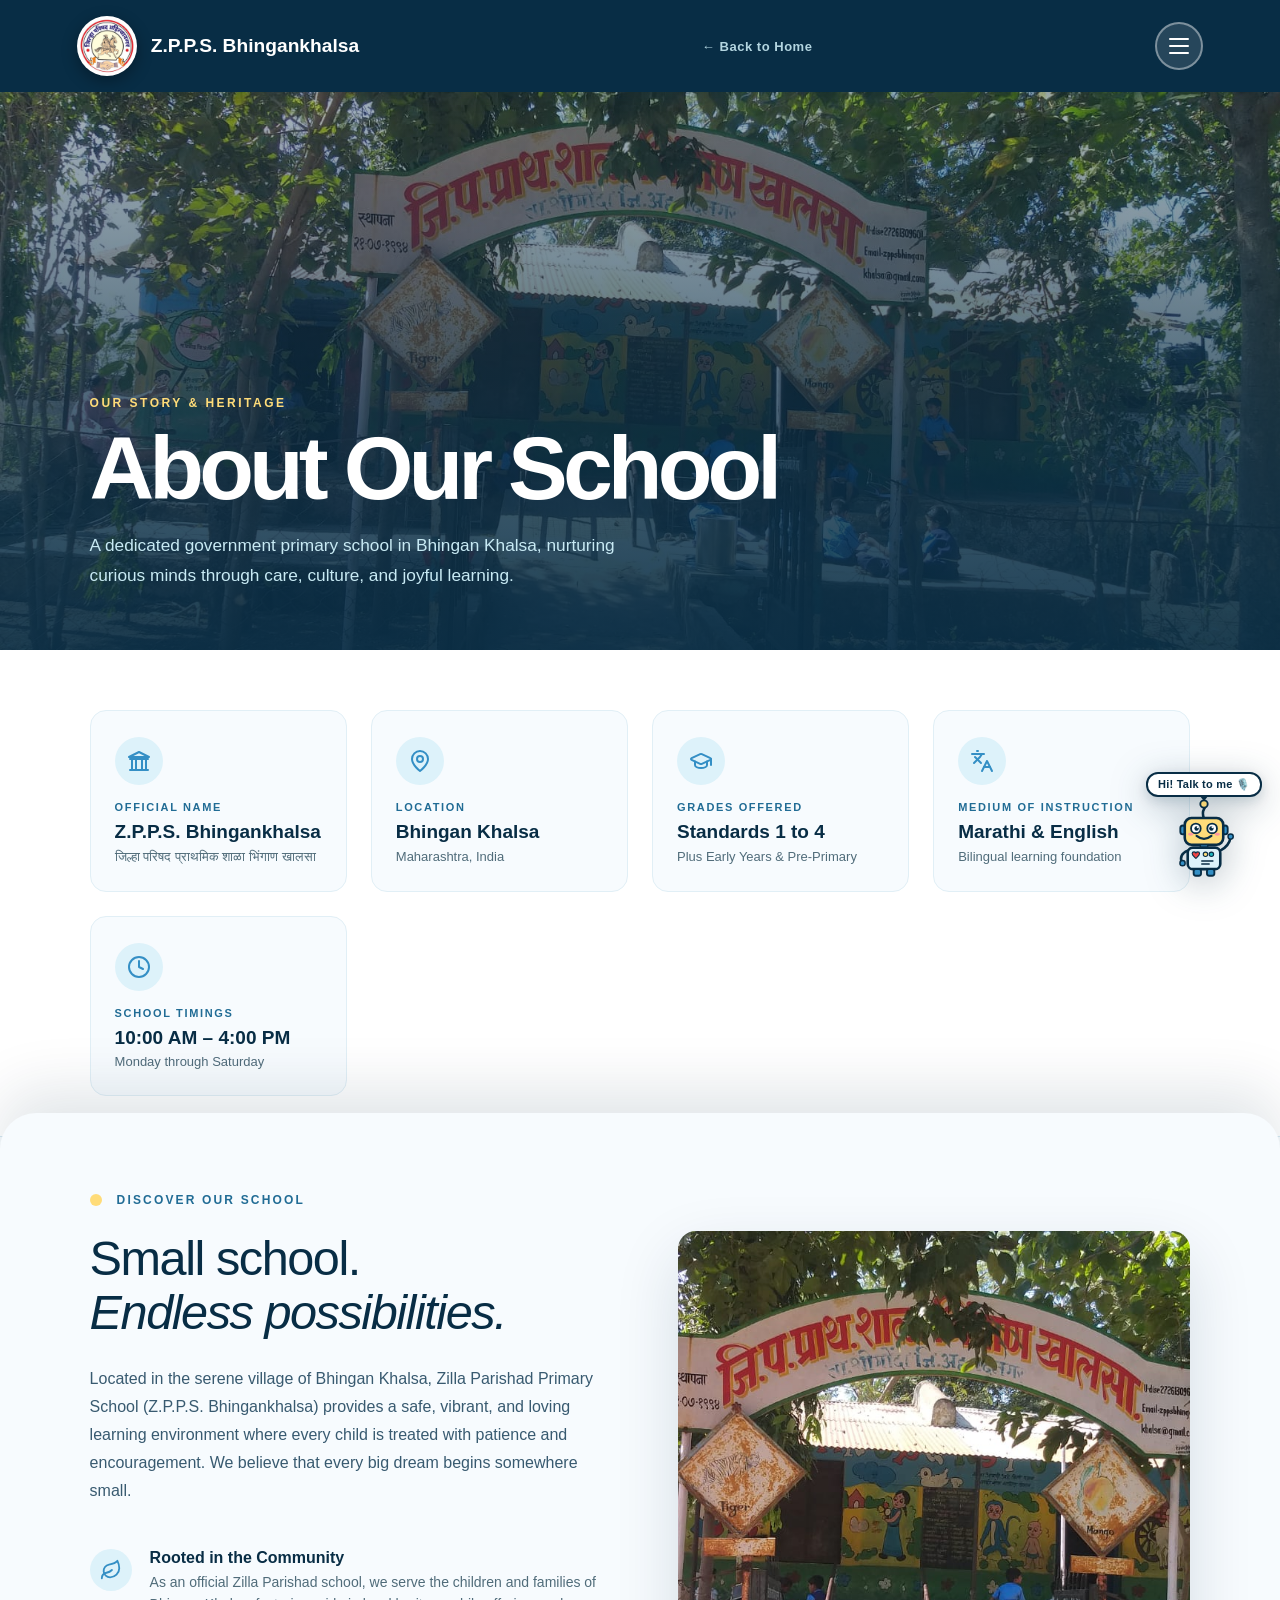
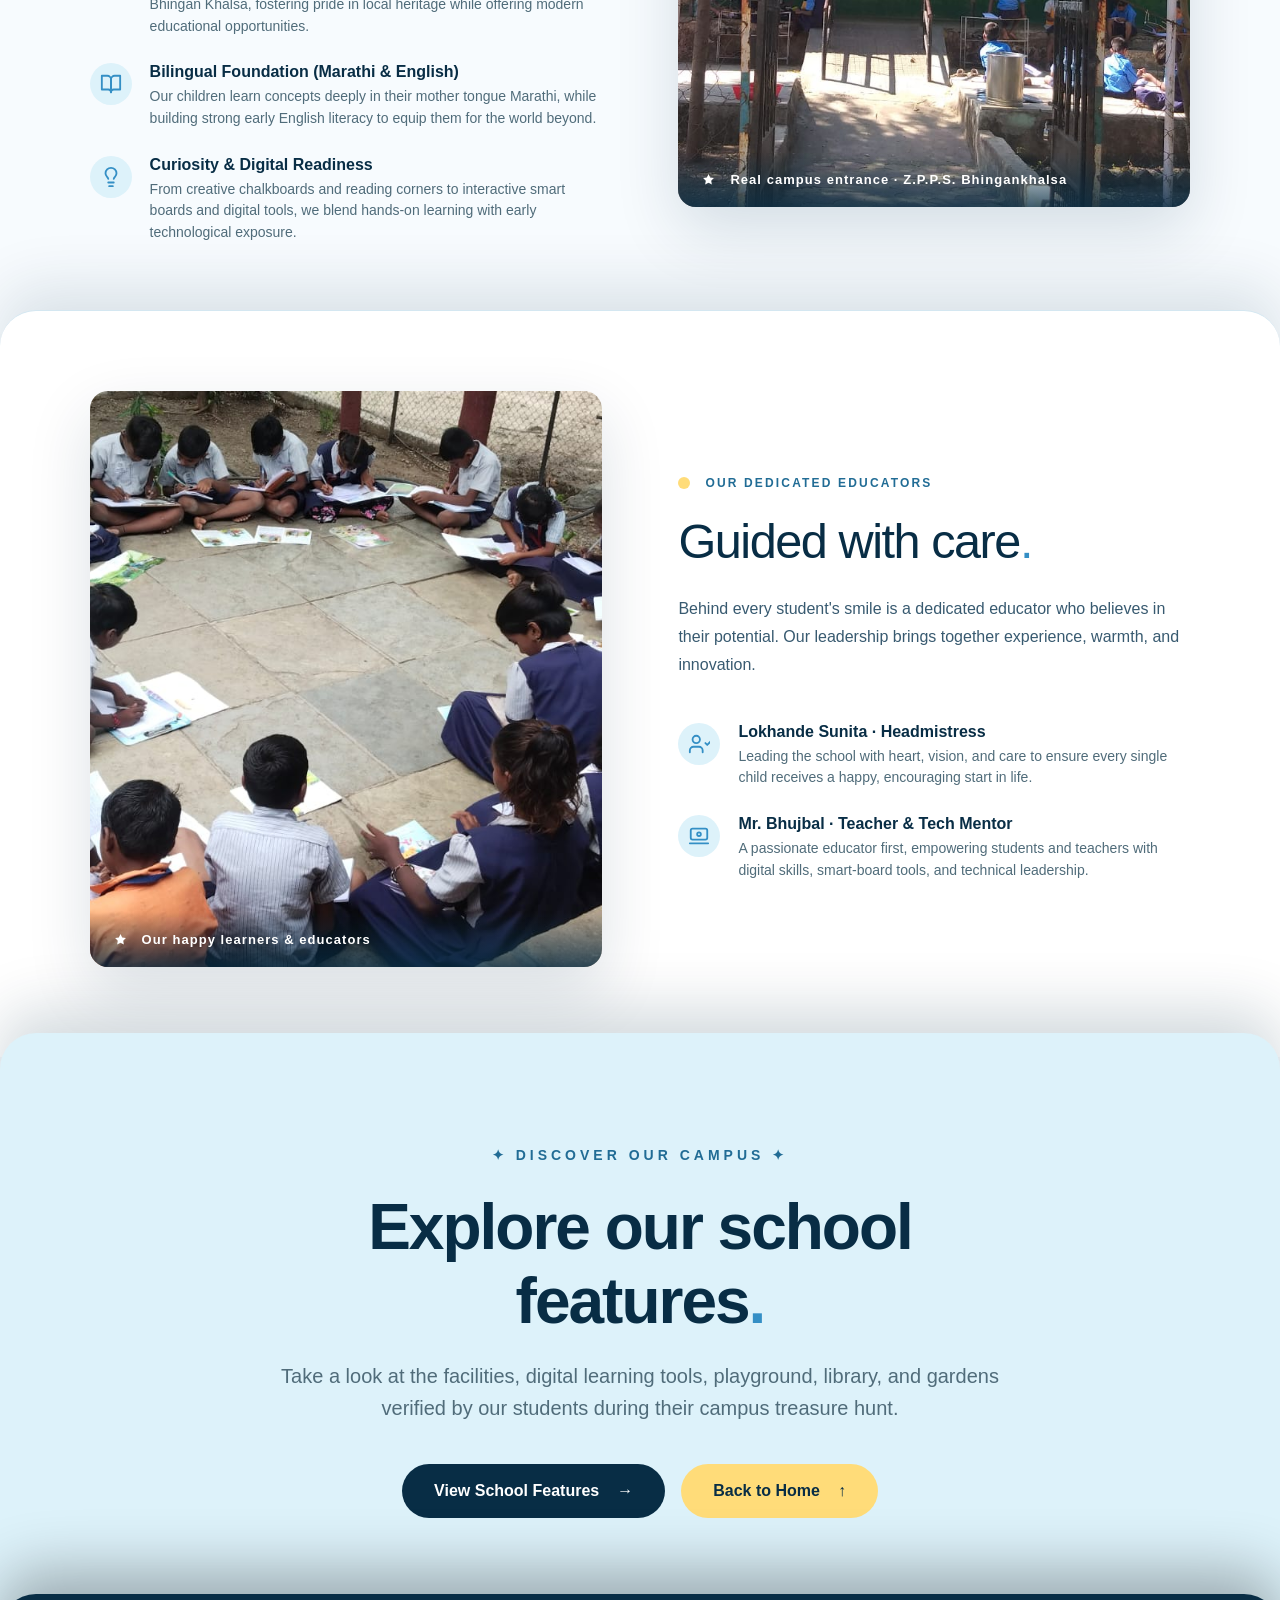
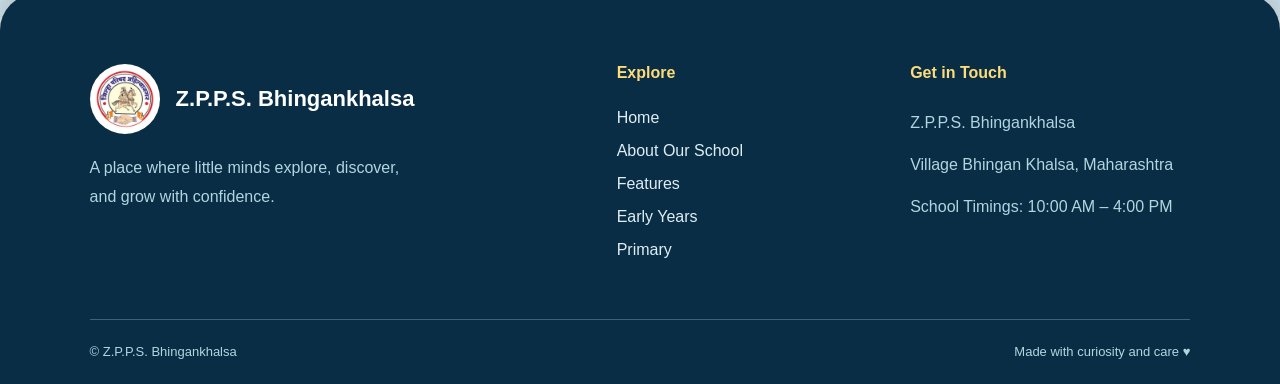
==== zerpi-school/about.html @ 6615ed5d "Initial commit: School website" ====
<!DOCTYPE html>
<html lang="en">

<head>
  <meta charset="UTF-8">
  <meta name="viewport" content="width=device-width, initial-scale=1">
  <meta name="description" content="About Z.P.P.S. Bhingankhalsa — our story, rural heritage, curriculum, and values.">
  <title>About Our School | Z.P.P.S. Bhingankhalsa</title>
  <link rel="stylesheet" href="styles.css">
  <link rel="stylesheet" href="page-styles.css">
  <link rel="stylesheet" href="voice-bot.css">
  <script src="page-script.js" defer></script>
  <script src="voice-bot.js" defer></script>
</head>

<body class="inner-page">

  <!-- NAVBAR -->
  <header class="page-navbar">
    <a class="brand" href="index.html">
      <img src="assets/school-logo.png" class="brand-logo" alt="Zilla Parishad emblem" width="60" height="60">
      <span class="brand-name">Z.P.P.S. Bhingankhalsa</span>
    </a>

    <a class="page-back-link" href="index.html">
      ← Back to Home
    </a>

    <!-- HAMBURGER MENU BUTTON -->
    <button class="menu-toggle" id="menuToggle" type="button" aria-label="Open navigation menu" aria-expanded="false"
      aria-controls="siteMenu">
      <span class="menu-bar"></span>
      <span class="menu-bar"></span>
      <span class="menu-bar"></span>
    </button>
  </header>

  <!-- SLIDE-OUT NAVIGATION MENU -->
  <nav class="site-menu" id="siteMenu" aria-label="Site navigation">
    <div class="site-menu-inner">

      <button class="site-menu-close" id="menuClose" type="button" aria-label="Close menu">✕</button>

      <p class="site-menu-school">Z.P.P.S. Bhingankhalsa</p>

      <ul class="site-menu-list">
        <li><a href="about.html" class="site-menu-link">About Our School</a></li>
        <li><a href="extra-curriculum.html" class="site-menu-link">Extra Curriculum</a></li>
        <li><a href="calendar.html" class="site-menu-link">Calendar</a></li>
        <li><a href="features.html" class="site-menu-link">Features</a></li>
        <li><a href="faq.html" class="site-menu-link">F &amp; Q</a></li>
      </ul>

    </div>
  </nav>

  <main>

    <!-- PAGE HERO -->
    <section class="inner-hero" style="background-image: url('assets/real.jpg');">
      <div class="inner-hero-shade"></div>
      <div class="inner-hero-content">
        <p class="eyebrow">Our Story &amp; Heritage</p>
        <h1>About Our School</h1>
        <p class="inner-hero-sub">
          A dedicated government primary school in Bhingan Khalsa, nurturing
          curious minds through care, culture, and joyful learning.
        </p>
      </div>
    </section>


    <!-- QUICK FACTS SECTION -->
    <section class="facts-section" aria-labelledby="facts-title">
      <div class="facts-grid">

        <div class="fact-card">
          <div class="fact-icon">
            <svg width="24" height="24" viewBox="0 0 24 24" fill="none" stroke="currentColor" stroke-width="2" stroke-linecap="round" stroke-linejoin="round" aria-hidden="true"><path d="M3 21h18M3 10h18M5 10v11M9 10v11M15 10v11M19 10v11M12 3 2 8h20z"/></svg>
          </div>
          <div class="fact-label">Official Name</div>
          <p class="fact-value">Z.P.P.S. Bhingankhalsa</p>
          <p class="fact-sub">जिल्हा परिषद प्राथमिक शाळा भिंगाण खालसा</p>
        </div>

        <div class="fact-card">
          <div class="fact-icon">
            <svg width="24" height="24" viewBox="0 0 24 24" fill="none" stroke="currentColor" stroke-width="2" stroke-linecap="round" stroke-linejoin="round" aria-hidden="true"><path d="M20 10c0 6-8 12-8 12s-8-6-8-12a8 8 0 0 1 16 0Z"/><circle cx="12" cy="10" r="3"/></svg>
          </div>
          <div class="fact-label">Location</div>
          <p class="fact-value">Bhingan Khalsa</p>
          <p class="fact-sub">Maharashtra, India</p>
        </div>

        <div class="fact-card">
          <div class="fact-icon">
            <svg width="24" height="24" viewBox="0 0 24 24" fill="none" stroke="currentColor" stroke-width="2" stroke-linecap="round" stroke-linejoin="round" aria-hidden="true"><path d="M21.42 10.922a1 1 0 0 0-.019-1.838L12.83 5.18a2 2 0 0 0-1.66 0L2.6 9.08a1 1 0 0 0 0 1.832l8.57 3.908a2 2 0 0 0 1.66 0z"/><path d="M22 10v6"/><path d="M6 12.5V16a6 3 0 0 0 12 0v-3.5"/></svg>
          </div>
          <div class="fact-label">Grades Offered</div>
          <p class="fact-value">Standards 1 to 4</p>
          <p class="fact-sub">Plus Early Years &amp; Pre-Primary</p>
        </div>

        <div class="fact-card">
          <div class="fact-icon">
            <svg width="24" height="24" viewBox="0 0 24 24" fill="none" stroke="currentColor" stroke-width="2" stroke-linecap="round" stroke-linejoin="round" aria-hidden="true"><path d="m5 8 6 6"/><path d="m4 14 6-6 2-3"/><path d="M2 5h12"/><path d="M7 2h1"/><path d="m22 22-5-10-5 10"/><path d="M14 18h6"/></svg>
          </div>
          <div class="fact-label">Medium of Instruction</div>
          <p class="fact-value">Marathi &amp; English</p>
          <p class="fact-sub">Bilingual learning foundation</p>
        </div>

        <div class="fact-card">
          <div class="fact-icon">
            <svg width="24" height="24" viewBox="0 0 24 24" fill="none" stroke="currentColor" stroke-width="2" stroke-linecap="round" stroke-linejoin="round" aria-hidden="true"><circle cx="12" cy="12" r="10"/><polyline points="12 6 12 12 16 14"/></svg>
          </div>
          <div class="fact-label">School Timings</div>
          <p class="fact-value">10:00 AM – 4:00 PM</p>
          <p class="fact-sub">Monday through Saturday</p>
        </div>

      </div>
    </section>


    <!-- DETAILED INTRO SECTION -->
    <section class="inner-content-section">

      <div class="inner-content-grid">

        <div class="inner-copy">

          <p class="learning-kicker">
            <span></span>
            DISCOVER OUR SCHOOL
          </p>

          <h2>
            Small school.<br>
            <em>Endless possibilities.</em>
          </h2>

          <p class="inner-lead">
            Located in the serene village of Bhingan Khalsa, Zilla Parishad Primary School
            (Z.P.P.S. Bhingankhalsa) provides a safe, vibrant, and loving learning environment
            where every child is treated with patience and encouragement. We believe that
            every big dream begins somewhere small.
          </p>

          <div class="inner-highlights">

            <div class="inner-highlight-item">
              <div class="value-icon">
                <svg width="22" height="22" viewBox="0 0 24 24" fill="none" stroke="currentColor" stroke-width="2" stroke-linecap="round" stroke-linejoin="round" aria-hidden="true"><path d="M11 20A7 7 0 0 1 9.8 6.1C15.5 5 17 4.48 19 2c1 2 2 4.18 2 8 0 5.5-4.78 10-10 10Z"/><path d="M2 21c0-3 1.85-5.36 5.08-6C9.5 14.52 12 13 13 12"/></svg>
              </div>
              <div>
                <strong>Rooted in the Community</strong>
                <p>
                  As an official Zilla Parishad school, we serve the children and families of Bhingan Khalsa,
                  fostering pride in local heritage while offering modern educational opportunities.
                </p>
              </div>
            </div>

            <div class="inner-highlight-item">
              <div class="value-icon">
                <svg width="22" height="22" viewBox="0 0 24 24" fill="none" stroke="currentColor" stroke-width="2" stroke-linecap="round" stroke-linejoin="round" aria-hidden="true"><path d="M2 3h6a4 4 0 0 1 4 4v14a3 3 0 0 0-3-3H2z"/><path d="M22 3h-6a4 4 0 0 0-4 4v14a3 3 0 0 1 3-3h7z"/></svg>
              </div>
              <div>
                <strong>Bilingual Foundation (Marathi &amp; English)</strong>
                <p>
                  Our children learn concepts deeply in their mother tongue Marathi, while building strong
                  early English literacy to equip them for the world beyond.
                </p>
              </div>
            </div>

            <div class="inner-highlight-item">
              <div class="value-icon">
                <svg width="22" height="22" viewBox="0 0 24 24" fill="none" stroke="currentColor" stroke-width="2" stroke-linecap="round" stroke-linejoin="round" aria-hidden="true"><path d="M15 14c.2-1 .7-1.7 1.5-2.5 1-1 1.5-2.2 1.5-3.5A6 6 0 0 0 6 8c0 1 .2 2.2 1.5 3.5.7.7 1.3 1.5 1.5 2.5"/><path d="M9 18h6"/><path d="M10 22h4"/></svg>
              </div>
              <div>
                <strong>Curiosity &amp; Digital Readiness</strong>
                <p>
                  From creative chalkboards and reading corners to interactive smart boards and digital tools,
                  we blend hands-on learning with early technological exposure.
                </p>
              </div>
            </div>

          </div>

        </div>

        <div class="inner-photo-wrap">
          <img src="assets/real.jpg" alt="Real entrance of Z.P.P.S. Bhingankhalsa" loading="lazy">
          <div class="inner-photo-label">
            <svg class="photo-badge-icon" viewBox="0 0 24 24" aria-hidden="true"><polygon points="12 2 15.09 8.26 22 9.27 17 14.14 18.18 21.02 12 17.77 5.82 21.02 7 14.14 2 9.27 8.91 8.26 12 2"/></svg>Real campus entrance · Z.P.P.S. Bhingankhalsa
          </div>
        </div>

      </div>

    </section>


    <!-- LEADERSHIP TEAM SECTION -->
    <section class="inner-content-section" style="background: white; border-top: 1px solid #d4e7f1;">

      <div class="inner-content-grid">

        <div class="inner-photo-wrap">
          <img src="assets/group.jpg" alt="Students and teachers of Z.P.P.S. Bhingankhalsa" loading="lazy">
          <div class="inner-photo-label">
            <svg class="photo-badge-icon" viewBox="0 0 24 24" aria-hidden="true"><polygon points="12 2 15.09 8.26 22 9.27 17 14.14 18.18 21.02 12 17.77 5.82 21.02 7 14.14 2 9.27 8.91 8.26 12 2"/></svg>Our happy learners &amp; educators
          </div>
        </div>

        <div class="inner-copy">

          <p class="learning-kicker">
            <span></span>
            OUR DEDICATED EDUCATORS
          </p>

          <h2>
            Guided with care<span class="learning-period">.</span>
          </h2>

          <p class="inner-lead">
            Behind every student's smile is a dedicated educator who believes in their potential.
            Our leadership brings together experience, warmth, and innovation.
          </p>

          <div class="inner-highlights">

            <div class="inner-highlight-item">
              <div class="value-icon">
                <svg width="22" height="22" viewBox="0 0 24 24" fill="none" stroke="currentColor" stroke-width="2" stroke-linecap="round" stroke-linejoin="round" aria-hidden="true"><path d="M16 21v-2a4 4 0 0 0-4-4H6a4 4 0 0 0-4 4v2"/><circle cx="9" cy="7" r="4"/><path d="m19 11 2 2 4-4"/></svg>
              </div>
              <div>
                <strong>Lokhande Sunita · Headmistress</strong>
                <p>
                  Leading the school with heart, vision, and care to ensure every single child receives
                  a happy, encouraging start in life.
                </p>
              </div>
            </div>

            <div class="inner-highlight-item">
              <div class="value-icon">
                <svg width="22" height="22" viewBox="0 0 24 24" fill="none" stroke="currentColor" stroke-width="2" stroke-linecap="round" stroke-linejoin="round" aria-hidden="true"><rect width="18" height="12" x="3" y="4" rx="2"/><line x1="2" x2="22" y1="20" y2="20"/><circle cx="12" cy="10" r="2"/></svg>
              </div>
              <div>
                <strong>Mr. Bhujbal · Teacher &amp; Tech Mentor</strong>
                <p>
                  A passionate educator first, empowering students and teachers with digital skills,
                  smart-board tools, and technical leadership.
                </p>
              </div>
            </div>

          </div>

        </div>

      </div>

    </section>


    <!-- EXPLORE FEATURES CTA -->
    <section class="inner-coming-soon">
      <div class="inner-coming-soon-inner">
        <p class="closing-eyebrow">✦ DISCOVER OUR CAMPUS ✦</p>
        <h2>Explore our school features<span class="learning-period">.</span></h2>
        <p class="closing-description">
          Take a look at the facilities, digital learning tools, playground, library,
          and gardens verified by our students during their campus treasure hunt.
        </p>
        <div style="display: flex; gap: 16px; justify-content: center; flex-wrap: wrap;">
          <a href="features.html" class="closing-button" style="background: var(--school-navy); color: white;">
            View School Features <span aria-hidden="true">→</span>
          </a>
          <a href="index.html" class="closing-button">
            Back to Home <span aria-hidden="true">↑</span>
          </a>
        </div>
      </div>
    </section>

  </main>


  <!-- FOOTER -->
  <footer class="school-footer" id="contact">

    <div class="footer-container">

      <div class="footer-brand">
        <div class="footer-brand-header">
          <img src="assets/school-logo.png" alt="Zilla Parishad logo" class="footer-logo">
          <h3>Z.P.P.S. Bhingankhalsa</h3>
        </div>
        <p>A place where little minds explore, discover, and grow with confidence.</p>
      </div>

      <nav class="footer-links" aria-label="Footer navigation">
        <h4>Explore</h4>
        <a href="index.html">Home</a>
        <a href="about.html">About Our School</a>
        <a href="features.html">Features</a>
        <a href="early-years.html">Early Years</a>
        <a href="primary.html">Primary</a>
      </nav>

      <div class="footer-contact">
        <h4>Get in Touch</h4>
        <p>Z.P.P.S. Bhingankhalsa</p>
        <p>Village Bhingan Khalsa, Maharashtra</p>
        <p>School Timings: 10:00 AM – 4:00 PM</p>
      </div>

    </div>

    <div class="footer-bottom">
      <p>© Z.P.P.S. Bhingankhalsa</p>
      <p>Made with curiosity and care ♥</p>
    </div>

  </footer>

</body>

</html>
---- zerpi-school/styles.css ----
/* =========================================
   Z.P.P.S. BHINGANKHALSA
   UNIFIED WEBSITE THEME
========================================= */

:root {
  --school-navy: #082d45;
  --school-blue: #348fc5;
  --school-sky: #ddf2fa;
  --school-light: #f7fbfe;
  --school-yellow: #ffdc79;
  --school-muted: #506c7a;

  --deep: var(--school-navy);
  --cream: var(--school-light);
  --yellow: var(--school-yellow);
}

* {
  box-sizing: border-box;
}

html {
  scroll-behavior: smooth;
}

body {
  margin: 0;
  font-family: Arial, Helvetica, sans-serif;
  background: var(--school-light);
  color: var(--school-navy);
  overflow-x: clip;
}

@supports not (overflow-x: clip) {
  body {
    overflow-x: hidden;
  }
}

button,
a {
  -webkit-tap-highlight-color: transparent;
}

button:focus-visible,
a:focus-visible,
summary:focus-visible {
  outline: 3px solid var(--school-blue);
  outline-offset: 4px;
}


/* =========================================
   SECTION 1 - HERO
========================================= */

.hero {
  position: sticky;
  top: 0;
  isolation: isolate;
  min-height: 100svh;
  overflow: hidden;
  background: var(--school-navy);
  color: white;
  z-index: 1;
}

.hero-media {
  position: absolute;
  inset: 0;
  z-index: -2;
  background: url("assets/school-pixel.png")
              center / cover no-repeat;
  will-change: transform, filter;
  transition: transform 0.8s cubic-bezier(0.16, 1, 0.3, 1),
              filter 0.8s cubic-bezier(0.16, 1, 0.3, 1);
}

.hero-shade {
  position: absolute;
  inset: 0;
  z-index: -1;
  pointer-events: none;
  background: linear-gradient(
    90deg,
    rgba(8,45,69,.88),
    rgba(8,45,69,.62) 30%,
    rgba(8,45,69,.08) 70%,
    transparent 90%
  );
  transition: opacity 0.8s ease;
}

/* Hero Receded state when scrolling down into next section */
.hero.hero-receded .hero-media {
  transform: scale(0.95);
  filter: brightness(0.68) blur(2px);
}

.hero.hero-receded .hero-content {
  transform: translateY(-34px) scale(0.97);
  opacity: 0.45;
}

.hero.hero-receded .scroll-cue {
  opacity: 0;
  pointer-events: none;
  transform: translateX(-50%) translateY(14px);
}

.navbar {
  position: absolute;
  z-index: 3;
  top: 0;
  left: 0;
  width: 100%;
  padding: 24px 6%;
  display: flex;
  justify-content: space-between;
  align-items: center;
  gap: 18px;
}

.brand {
  display: inline-flex;
  align-items: center;
  gap: 14px;
  text-decoration: none;
  color: white;
}

.brand-logo {
  width: 60px;
  height: 60px;
  flex-shrink: 0;
  object-fit: contain;
  border-radius: 50%;
  background: white;
  padding: 2px;
  box-shadow: 0 5px 16px #0005;
}

.brand-name {
  font-weight: 800;
  font-size: clamp(16px, 1.65vw, 24px);
  line-height: 1.2;
}

.nav-note {
  font-size: 12px;
  font-weight: 800;
  letter-spacing: 2px;
  color: #f4ffe8;
  text-transform: uppercase;
  white-space: nowrap;
}

.nav-note span {
  color: var(--yellow);
  margin: 0 7px;
}

.hero-content {
  min-height: 100svh;
  width: min(740px, 72vw);
  padding: 145px 22px 115px 7%;
  display: flex;
  flex-direction: column;
  align-items: flex-start;
  justify-content: center;
  will-change: transform, opacity;
  transition: transform 0.8s cubic-bezier(0.16, 1, 0.3, 1),
              opacity 0.7s cubic-bezier(0.16, 1, 0.3, 1);
}

.eyebrow {
  margin: 0 0 20px;
  color: var(--yellow);
  font-size: 12px;
  font-weight: 800;
  letter-spacing: 2.5px;
  text-transform: uppercase;
}

.hero h1 {
  margin: 0;
  font-size: clamp(49px, 6.1vw, 88px);
  font-weight: 800;
  line-height: 1.04;
  letter-spacing: -.06em;
  text-shadow: 0 4px 25px #0004;
}

.hero h1 span {
  color: var(--yellow);
}

.hero-description {
  max-width: 470px;
  margin: 28px 0 0;
  font-size: 17px;
  line-height: 1.7;
  color: #e0f3eb;
}

.scroll-cue {
  position: absolute;
  bottom: 24px;
  left: 50%;
  z-index: 3;
  transform: translateX(-50%);
  display: flex;
  align-items: center;
  gap: 12px;
  color: white;
  text-decoration: none;
  font-size: 10px;
  font-weight: 800;
  letter-spacing: 2px;
  white-space: nowrap;
  transition: opacity 0.4s ease, transform 0.4s ease;
}

.scroll-cue-arrow {
  font-size: 26px;
  animation: bob 1.8s ease-in-out infinite;
}

@keyframes bob {
  50% {
    transform: translateY(6px);
  }
}


/* =========================================
   SECTION 2 - WELCOME INSIDE
========================================= */

.school-intro {
  position: relative;
  overflow: hidden;
  min-height: 100svh;
  padding: 0 6%;
  background: var(--school-light);
  color: var(--school-navy);
  border-top: 12px solid #cbeaf6;
}

.school-intro::before,
.school-intro::after {
  content: "";
  position: absolute;
  border: 1px solid #b6ddeb66;
  border-radius: 50%;
  pointer-events: none;
}

.school-intro::before {
  width: 470px;
  height: 470px;
  top: 0;
  right: -170px;
}

.school-intro::after {
  width: 380px;
  height: 380px;
  top: 60px;
  right: -120px;
}

.section-pattern {
  position: absolute;
  top: 82px;
  right: 8%;
  width: 110px;
  height: 84px;
  background-image: radial-gradient(
    #9fcfe6 2px,
    transparent 2.5px
  );
  background-size: 15px 15px;
  opacity: .7;
}

.school-intro-inner {
  position: relative;
  z-index: 1;
  max-width: 1410px;
  margin: auto;
}

.intro-heading-row {
  display: flex;
  align-items: center;
  justify-content: space-between;
  gap: 20px;
  padding: 37px 0 16px;
  border-bottom: 1px solid #d4e7f1;
}

.chapter-label {
  display: flex;
  align-items: center;
  gap: 13px;
  margin: 0;
  font-size: 11px;
  font-weight: 800;
  letter-spacing: 2px;
  color: #216c95;
}

.chapter-spark {
  font-size: 24px;
  color: var(--school-blue);
}

.chapter-divider {
  display: inline-block;
  width: 35px;
  height: 1px;
  background: #9abfcc;
}

.chapter-index {
  font-size: 10px;
  font-weight: 800;
  letter-spacing: 1.5px;
  color: #758b97;
}

.intro-main {
  display: grid;
  grid-template-columns: 1.08fr .92fr;
  align-items: center;
  gap: clamp(40px, 5vw, 90px);
  padding: clamp(70px,8vw,115px) 0
           clamp(64px,6vw,90px);
}

.intro-small {
  margin: 0 0 23px;
  font-size: 11px;
  font-weight: 800;
  letter-spacing: 2.4px;
  color: #216c95;
}

.intro-copy h2 {
  margin: 0;
  font-size: clamp(48px, 5.1vw, 82px);
  font-weight: 800;
  line-height: 1.045;
  letter-spacing: -.066em;
}

.intro-copy h2 em {
  font-family: Georgia, serif;
  font-weight: 400;
  color: var(--school-blue);
}

.title-period {
  color: var(--school-yellow);
}

.intro-lead {
  margin: 31px 0 0;
  max-width: 530px;
  font-size: clamp(16px, 1.35vw, 20px);
  line-height: 1.75;
  color: #385a70;
}

.intro-helper {
  max-width: 465px;
  margin: 16px 0 0;
  font-size: 13px;
  line-height: 1.7;
  color: var(--school-muted);
}

.intro-signature {
  display: inline-flex;
  align-items: center;
  gap: 10px;
  margin-top: 36px;
  font-size: 13px;
  font-weight: 700;
  color: var(--school-navy);
}

.signature-icon {
  display: grid;
  place-items: center;
  width: 32px;
  height: 32px;
  border-radius: 50%;
  background: var(--school-sky);
  color: var(--school-blue);
  font-size: 20px;
}

.intro-photo-wrap {
  position: relative;
  min-width: 0;
  padding: 25px 20px 0;
}

.photo-button {
  display: block;
  position: relative;
  width: 100%;
  aspect-ratio: 4 / 4.3;
  padding: 0;
  border: 9px solid white;
  overflow: hidden;
  background: #dde7eb;
  cursor: zoom-in;
  transform: rotate(1.2deg);
  box-shadow:
    15px 20px 0 rgba(52,143,197,.20),
    0 22px 56px rgba(8,45,69,.12);
  transition: transform .2s ease;
}

.photo-button:hover {
  transform: rotate(0deg) translateY(-5px);
}

.photo-button img {
  display: block;
  width: 100%;
  height: 100%;
  object-fit: cover;
}

.photo-zoom {
  position: absolute;
  right: 18px;
  bottom: 18px;
  display: grid;
  place-items: center;
  width: 44px;
  height: 44px;
  border-radius: 50%;
  background: white;
  color: var(--school-navy);
  font-size: 25px;
}

.photo-caption {
  margin: 25px 0 0 10px;
  display: flex;
  align-items: center;
  gap: 12px;
  color: var(--school-muted);
}

.caption-mark {
  font-size: 25px;
  color: var(--school-blue);
}

.photo-caption strong {
  display: block;
  font-size: 11px;
  letter-spacing: 1.4px;
}

.photo-caption small {
  display: block;
  margin-top: 5px;
  font-size: 12px;
}

.caption-no {
  margin-left: auto;
  font-size: 24px;
  font-weight: 800;
  color: #a6d6e8;
}

.photo-sticker {
  position: absolute;
  top: -11px;
  right: -6px;
  width: 98px;
  height: 98px;
  display: flex;
  flex-direction: column;
  align-items: center;
  justify-content: center;
  border-radius: 50%;
  border: 6px solid white;
  background: var(--school-yellow);
  color: var(--school-navy);
  transform: rotate(11deg);
}

.photo-sticker span {
  font-size: 13px;
  font-weight: 800;
}

.photo-sticker b {
  font-size: 28px;
}

.photo-corner {
  position: absolute;
  width: 27px;
  height: 27px;
  background: #9fcfe6;
}

.photo-corner-tl {
  top: 7px;
  left: 6px;
}

.photo-corner-br {
  right: 4px;
  bottom: 78px;
  background: var(--school-blue);
}

.intro-bottom {
  display: grid;
  grid-template-columns: 1fr 3fr;
  gap: 25px;
  padding: 35px 0 62px;
  border-top: 1px solid #d4e7f1;
}

.intro-bottom-label {
  font-size: 11px;
  font-weight: 800;
  letter-spacing: 1.8px;
  color: #216c95;
}

.intro-bottom-label span {
  display: block;
  margin-top: 13px;
  font-size: 34px;
}

.value-items {
  display: grid;
  grid-template-columns: repeat(3,1fr);
  gap: 24px;
}

.value-item {
  padding-left: 21px;
  border-left: 1px solid #d4e7f1;
}

.value-icon {
  height: 38px;
  font-size: 29px;
  color: var(--school-blue);
  display: flex;
  align-items: center;
}

.value-icon svg {
  width: 28px;
  height: 28px;
  stroke: currentColor;
  fill: none;
  stroke-width: 2;
  stroke-linecap: round;
  stroke-linejoin: round;
  display: block;
}

.value-item h3 {
  margin: 12px 0 8px;
  font-size: 20px;
}

.value-item p {
  margin: 0;
  font-size: 13px;
  line-height: 1.55;
  color: var(--school-muted);
}


/* SCHOOL PHOTO DIALOG */

.photo-dialog {
  width: min(1000px,94vw);
  max-height: 90vh;
  padding: 0 0 12px;
  border: 0;
  border-radius: 10px;
  background: var(--school-light);
  color: var(--school-navy);
}

.photo-dialog::backdrop {
  background: rgba(7,24,29,.84);
}

.dialog-topbar {
  display: flex;
  align-items: center;
  justify-content: space-between;
  padding: 9px 14px 9px 20px;
  background: var(--school-navy);
  color: white;
  font-size: 12px;
  font-weight: 800;
}

.dialog-close {
  width: 38px;
  height: 38px;
  border: none;
  border-radius: 50%;
  background: var(--school-yellow);
  cursor: pointer;
}

.photo-dialog img {
  display: block;
  width: 100%;
  max-height: calc(90vh - 112px);
  object-fit: contain;
}

.photo-dialog > p {
  text-align: center;
  font-size: 13px;
}


/* =========================================
   SECTION 3 - STUDENT FEATURE
========================================= */

.student-story {
  display: grid;
  grid-template-columns: 1fr 1fr;
  min-height: 670px;
  background: #eaf6fc;
  color: var(--school-navy);
  border-top: 10px solid #cbeaf6;
}

.student-story-image {
  position: relative;
  min-height: 670px;
  overflow: hidden;
  background: var(--school-sky);
}

.student-story-photo-frame {
  position: absolute;
  inset: 0;
  overflow: hidden;
  will-change: transform, opacity, filter;
  transform: translateY(50px) scale(0.88);
  opacity: 0;
  filter: blur(8px) saturate(0.8);
  transition: transform 1.25s cubic-bezier(0.16, 1, 0.3, 1),
              opacity 0.95s cubic-bezier(0.16, 1, 0.3, 1),
              filter 1.1s cubic-bezier(0.16, 1, 0.3, 1);
}

.student-story.is-cinematic-active .student-story-photo-frame {
  transform: translateY(0) scale(1);
  opacity: 1;
  filter: blur(0px) saturate(1);
}

.student-story-image img,
.student-story-photo-frame img {
  position: absolute;
  inset: 0;
  display: block;
  width: 100%;
  height: 100%;
  object-fit: cover;
  object-position: center 43%;
  will-change: transform;
  transform: scale(1.1);
  transition: transform 1.4s cubic-bezier(0.16, 1, 0.3, 1);
}

.student-story.is-cinematic-active .student-story-photo-frame img {
  transform: scale(1);
}

.student-image-caption {
  position: absolute;
  left: 30px;
  bottom: 27px;
  z-index: 2;
  padding: 11px 15px;
  border-radius: 3px;
  background: rgba(8,45,69,.85);
  color: white;
  font-size: 11px;
  font-weight: 800;
  letter-spacing: 1.6px;
  opacity: 0;
  transform: translateY(16px);
  will-change: opacity, transform;
  transition: opacity 0.7s cubic-bezier(0.16, 1, 0.3, 1) 0.5s,
              transform 0.7s cubic-bezier(0.16, 1, 0.3, 1) 0.5s;
}

.student-story.is-cinematic-active .student-image-caption {
  opacity: 1;
  transform: translateY(0);
}

.student-story-copy {
  position: relative;
  display: flex;
  align-items: center;
  min-width: 0;
  padding: clamp(50px,5.2vw,94px);
  background: #eaf6fc;
  overflow: hidden;
}

.student-story-copy::after {
  content: "";
  position: absolute;
  top: -110px;
  right: -83px;
  width: 185px;
  height: 185px;
  border-radius: 50%;
  background: var(--school-yellow);
  opacity: .7;
}

.student-story-text {
  position: relative;
  z-index: 1;
  max-width: 600px;
}

.student-story-kicker {
  display: flex;
  align-items: center;
  gap: 12px;
  margin: 0 0 28px;
  font-size: 11px;
  font-weight: 800;
  letter-spacing: 2.2px;
  color: #216c95;
  opacity: 0;
  transform: translateY(22px);
  will-change: opacity, transform;
  transition: opacity 0.75s cubic-bezier(0.16, 1, 0.3, 1) 0.55s,
              transform 0.75s cubic-bezier(0.16, 1, 0.3, 1) 0.55s;
}

.student-story.is-cinematic-active .student-story-kicker {
  opacity: 1;
  transform: translateY(0);
}

.story-kicker-dot {
  width: 11px;
  height: 11px;
  border-radius: 50%;
  background: var(--school-yellow);
}

.student-story h2 {
  margin: 0 0 27px;
  font-size: clamp(43px,4.3vw,74px);
  line-height: 1.08;
  letter-spacing: -.057em;
  opacity: 0;
  transform: translateY(28px);
  will-change: opacity, transform;
  transition: opacity 0.85s cubic-bezier(0.16, 1, 0.3, 1) 0.75s,
              transform 0.85s cubic-bezier(0.16, 1, 0.3, 1) 0.75s;
}

.student-story.is-cinematic-active h2 {
  opacity: 1;
  transform: translateY(0);
}

.student-story h2 em {
  font-family: Georgia,serif;
  font-weight: 400;
  color: var(--school-blue);
}

.student-story-subtext {
  margin: 0;
  font-size: 15px;
  line-height: 1.7;
  color: var(--school-muted);
  opacity: 0;
  transform: translateY(22px);
  will-change: opacity, transform;
  transition: opacity 0.85s cubic-bezier(0.16, 1, 0.3, 1) 0.95s,
              transform 0.85s cubic-bezier(0.16, 1, 0.3, 1) 0.95s;
}

.student-story.is-cinematic-active .student-story-subtext {
  opacity: 1;
  transform: translateY(0);
}

.feature-button {
  display: inline-flex;
  align-items: center;
  justify-content: center;
  gap: 18px;
  margin-top: 40px;
  padding: 17px 28px;
  border-radius: 50px;
  background: var(--school-navy);
  color: white;
  text-decoration: none;
  font-size: 14px;
  font-weight: 700;
  opacity: 0;
  transform: translateY(20px) scale(0.96);
  will-change: opacity, transform;
  transition: opacity 0.85s cubic-bezier(0.16, 1, 0.3, 1) 1.15s,
              transform 0.85s cubic-bezier(0.16, 1, 0.3, 1) 1.15s,
              background .3s;
}

.student-story.is-cinematic-active .feature-button {
  opacity: 1;
  transform: translateY(0) scale(1);
}

.feature-button:hover {
  background: #145c86;
  transform: translateY(-3px);
}


/* =========================================
   SECTION 4 - LEARNING
========================================= */

.learning-section {
  background: var(--school-light);
  color: var(--school-navy);
}

.learning-grid {
  display: grid;
  grid-template-columns: 1fr 1fr;
  min-height: 760px;
}

.learning-copy {
  align-self: center;
  padding: clamp(55px,6vw,110px)
           clamp(28px,5.6vw,110px);
}

.learning-kicker {
  display: flex;
  align-items: center;
  gap: 15px;
  margin: 0 0 25px;
  color: #216c95;
  font-size: 12px;
  font-weight: 800;
  letter-spacing: .18em;
}

.learning-kicker span {
  width: 12px;
  height: 12px;
  border-radius: 50%;
  background: var(--school-yellow);
}

.learning-section h2 {
  max-width: 680px;
  margin: 0 0 29px;
  font-size: clamp(34px,3.15vw,58px);
  font-weight: 500;
  line-height: 1.12;
  letter-spacing: -.035em;
}

.learning-period {
  color: var(--school-blue);
}

.learning-intro {
  max-width: 650px;
  margin: 0 0 38px;
  font-size: clamp(17px,1.3vw,21px);
  font-weight: 600;
  line-height: 1.65;
}

.learning-stage-list {
  overflow: hidden;
  border-radius: 22px;
  background: white;
  box-shadow: 0 12px 35px rgba(5,44,72,.05);
}

.learning-stage + .learning-stage {
  border-top: 1px solid #dbe8ed;
}

.learning-stage summary {
  list-style: none;
  display: flex;
  align-items: center;
  gap: 20px;
  min-height: 140px;
  padding: 20px 26px;
  cursor: pointer;
}

.learning-stage summary::-webkit-details-marker {
  display: none;
}

.learning-stage summary:hover {
  background: #eef8fd;
}

.learning-thumb {
  width: 84px;
  height: 84px;
  flex: 0 0 84px;
  display: block;
  border-radius: 50%;
  object-fit: cover;
}

.learning-stage-label {
  flex: 1;
  min-width: 0;
}

.learning-stage-label strong {
  display: block;
  font-size: clamp(21px,1.65vw,29px);
  color: var(--school-navy);
}

.learning-stage-label small {
  display: block;
  margin-top: 8px;
  font-size: clamp(14px,1.05vw,18px);
  color: var(--school-muted);
}

.learning-stage-arrow {
  display: grid;
  place-items: center;
  width: 46px;
  height: 46px;
  flex: 0 0 46px;
  border-radius: 50%;
  background: var(--school-sky);
  color: var(--school-navy);
  font-size: 36px;
  line-height: 1;
  transition: transform .2s;
}

.learning-stage[open] .learning-stage-arrow {
  transform: rotate(90deg);
}

.learning-stage-detail {
  padding: 0 30px 28px 130px;
  font-size: 16px;
  line-height: 1.65;
  color: var(--school-muted);
}

.learning-visual {
  position: relative;
  min-height: 760px;
  overflow: hidden;
  background: var(--school-sky);
}

.learning-visual > img {
  position: absolute;
  inset: 0;
  width: 100%;
  height: 100%;
  object-fit: cover;
}

.learning-visual::after {
  content: "";
  position: absolute;
  inset: 45% 0 0;
  background: linear-gradient(
    transparent,
    rgba(7,35,51,.44)
  );
}

.learning-photo-caption {
  position: absolute;
  z-index: 1;
  bottom: 37px;
  left: 40px;
  right: 40px;
  color: white;
  font-size: 17px;
  font-weight: 700;
}


/* =========================================
   SECTION 5 - HEADMISTRESS
========================================= */

.headmistress-section {
  overflow: hidden;
  background: #e7f4fc;
  color: var(--school-navy);
}

.headmistress-grid {
  max-width: 1660px;
  min-height: 790px;
  margin: auto;
  display: grid;
  grid-template-columns: 1fr 1fr;
  align-items: center;
}

.headmistress-image-column {
  display: flex;
  align-items: center;
  justify-content: center;
  padding: clamp(60px,6vw,100px)
           clamp(24px,5vw,86px);
}

.headmistress-portrait-wrap {
  position: relative;
  width: min(100%,580px);
  padding-bottom: 72px;
}

.headmistress-cross-pattern {
  position: absolute;
  left: -5%;
  right: 3%;
  bottom: 9px;
  height: 235px;
  opacity: .65;
  background-image: radial-gradient(
    #79cde6 1.2px,
    transparent 1.5px
  );
  background-size: 20px 20px;
}

.headmistress-portrait {
  position: relative;
  z-index: 1;
  width: 100%;
  aspect-ratio: 1;
  overflow: hidden;
  border-radius: 50%;
  background: var(--school-sky);
  box-shadow: 0 0 0 9px rgba(255,255,255,.35);
}

.headmistress-photo-placeholder {
  position: absolute;
  inset: 0;
  display: flex;
  flex-direction: column;
  align-items: center;
  justify-content: center;
  gap: 18px;
  background: radial-gradient(
    circle at 65% 32%,
    #e5faff,
    #b5e6f5 55%,
    #78c5e3
  );
}

.headmistress-initials {
  font-family: Georgia,serif;
  font-size: clamp(100px,13vw,194px);
  color: var(--school-navy);
}

.headmistress-placeholder-label {
  font-size: 11px;
  font-weight: 800;
  letter-spacing: .2em;
}

.headmistress-portrait > img {
  position: absolute;
  inset: 0;
  width: 100%;
  height: 100%;
  object-fit: cover;
  object-position: center 32%;
  opacity: 0;
  transition: opacity .3s;
}

.headmistress-portrait.has-photo > img {
  opacity: 1;
}

.headmistress-picture-tag {
  position: absolute;
  z-index: 2;
  right: -1%;
  bottom: 55px;
  padding: 12px 18px;
  background: var(--school-yellow);
  color: var(--school-navy);
  font-size: 11px;
  font-weight: 800;
  letter-spacing: .13em;
  transform: rotate(-4deg);
  box-shadow: 6px 7px 0 var(--school-navy);
}

.headmistress-copy-column {
  padding: clamp(64px,6vw,110px)
           clamp(30px,6vw,115px);
}

.headmistress-eyebrow {
  margin: 0 0 10px;
  color: #216c95;
  font-size: 12px;
  font-weight: 800;
  letter-spacing: .18em;
}

.headmistress-quotation-mark {
  height: 85px;
  font-family: Georgia,serif;
  font-size: 142px;
  line-height: 1;
  color: #a5dbee;
}

.headmistress-quote {
  max-width: 650px;
  margin: 11px 0 38px;
  font-size: clamp(24px,2.15vw,36px);
  font-weight: 450;
  line-height: 1.65;
  letter-spacing: -.018em;
}

.headmistress-quote span {
  text-decoration: underline;
  text-decoration-color: var(--school-blue);
  text-decoration-thickness: 2px;
  text-underline-offset: 9px;
}

.headmistress-attribution {
  display: flex;
  gap: 17px;
  align-items: flex-start;
}

.headmistress-line {
  width: 37px;
  height: 3px;
  margin-top: 11px;
  background: var(--school-blue);
  flex-shrink: 0;
}

.headmistress-attribution strong {
  display: block;
  font-size: 18px;
}

.headmistress-attribution p {
  margin: 5px 0 8px;
  font-size: 15px;
  color: var(--school-muted);
}

.headmistress-attribution small {
  font-size: 12px;
  color: #7a6870;
}


/* =========================================
   SECTION 5B - TEACHER & TECH SUPPORT
========================================= */

.teacher-section {
  background: #f4fafc;
  border-top: 1px solid #d4e7f1;
}

.teacher-portrait > img {
  position: absolute;
  inset: 0;
  width: 100%;
  height: 100%;
  object-fit: cover;
  object-position: 34% 35%;
  opacity: 1;
  transition: opacity .3s;
}

.teacher-portrait.has-photo > img {
  opacity: 1;
}

.teacher-picture-tag {
  left: -2%;
  right: auto;
  transform: rotate(3deg);
  box-shadow: -6px 7px 0 var(--school-navy);
}

.teacher-cross-pattern {
  left: auto;
  right: -5%;
}

@media (max-width: 980px) {
  .teacher-grid {
    grid-template-columns: 1fr;
  }

  .teacher-image-column {
    order: -1;
    padding: 60px 7% 10px;
  }

  .teacher-copy-column {
    padding: 24px 8% 80px;
  }

  .teacher-picture-tag {
    left: auto;
    right: -1%;
    transform: rotate(-4deg);
    box-shadow: 6px 7px 0 var(--school-navy);
  }
}

@media (max-width: 580px) {
  .teacher-image-column {
    padding: 44px 12% 10px;
  }

  .teacher-copy-column {
    padding: 20px 7% 65px;
  }
}


/* =========================================
   SECTION 6 - SCHOOL VIDEO
========================================= */

.school-video-section {
  position: relative;
  width: 100%;
  overflow: hidden;
  background: var(--school-navy);
}

.school-intro-video {
  position: relative;
  display: block;
  width: 100%;
  height: auto;
  object-fit: contain;
}

.school-video-overlay {
  position: absolute;
  inset: 0;
  z-index: 1;
  background: rgba(0,0,0,.35);
  pointer-events: none;
  transition: opacity .5s;
}

.school-video-section.is-playing .school-video-overlay {
  opacity: 0;
}

.video-play-button {
  position: absolute;
  z-index: 2;
  top: 50%;
  left: 50%;
  transform: translate(-50%,-50%);
  display: flex;
  flex-direction: column;
  align-items: center;
  justify-content: center;
  gap: 8px;
  width: 120px;
  height: 120px;
  border: 2px solid white;
  border-radius: 50%;
  background: rgba(0,0,0,.15);
  color: white;
  font-size: 12px;
  font-weight: bold;
  cursor: pointer;
}

.video-play-button:hover {
  background: rgba(255,255,255,.2);
}

.play-icon {
  font-size: 22px;
}

.video-pause-button {
  position: absolute;
  z-index: 2;
  right: 30px;
  bottom: 30px;
  width: 48px;
  height: 48px;
  border: 2px solid white;
  border-radius: 50%;
  background: rgba(0,0,0,.25);
  color: white;
  cursor: pointer;
}

.video-play-button[hidden],
.video-pause-button[hidden] {
  display: none;
}

.visually-hidden {
  position: absolute;
  width: 1px;
  height: 1px;
  overflow: hidden;
  clip-path: inset(50%);
  white-space: nowrap;
}


/* =========================================
   SECTION 7 - CLOSING MESSAGE
========================================= */

.closing-section {
  padding: 110px 24px;
  background: var(--school-sky);
  text-align: center;
}

.closing-inner {
  max-width: 850px;
  margin: auto;
}

.closing-eyebrow {
  margin-bottom: 28px;
  color: #216c95;
  font-size: 14px;
  font-weight: 700;
  letter-spacing: 4px;
}

.closing-section h2 {
  margin: 0 0 28px;
  font-size: clamp(40px,5vw,76px);
  line-height: 1.15;
  letter-spacing: -2px;
}

.closing-section h2 em {
  font-family: Georgia,serif;
  font-weight: normal;
  color: var(--school-blue);
}

.closing-description {
  margin-bottom: 40px;
  font-size: 20px;
  line-height: 1.6;
  color: var(--school-muted);
}

.closing-button {
  display: inline-flex;
  align-items: center;
  gap: 18px;
  padding: 18px 32px;
  border-radius: 50px;
  background: var(--school-yellow);
  color: var(--school-navy);
  text-decoration: none;
  font-weight: 700;
  transition: transform .3s;
}

.closing-button:hover {
  transform: translateY(-4px);
}


/* =========================================
   FOOTER
========================================= */

.school-footer {
  padding: 70px 7% 25px;
  background: var(--school-navy);
  color: white;
}

.footer-container {
  max-width: 1400px;
  margin: auto;
  display: grid;
  grid-template-columns: 2fr 1fr 1.2fr;
  gap: 60px;
}

.footer-brand-header {
  display: flex;
  align-items: center;
  gap: 16px;
  margin-bottom: 20px;
}

.footer-logo {
  width: 70px;
  height: 70px;
  flex-shrink: 0;
  object-fit: contain;
  border-radius: 50%;
  background: white;
  padding: 5px;
}

.footer-brand h3 {
  margin: 0;
  font-size: 22px;
}

.footer-brand p {
  max-width: 330px;
  color: #b3d5e0;
  line-height: 1.8;
}

.footer-links,
.footer-contact {
  display: flex;
  flex-direction: column;
  align-items: flex-start;
  gap: 15px;
}

.footer-links h4,
.footer-contact h4 {
  margin: 0 0 12px;
  color: var(--school-yellow);
  font-size: 16px;
}

.footer-links a {
  color: #e0eef3;
  text-decoration: none;
}

.footer-links a:hover {
  color: var(--school-yellow);
}

.footer-contact p {
  margin: 0;
  color: #b3d5e0;
  line-height: 1.7;
}

.footer-bottom {
  max-width: 1400px;
  margin: 60px auto 0;
  padding-top: 24px;
  border-top: 1px solid #426178;
  display: flex;
  justify-content: space-between;
  gap: 20px;
}

.footer-bottom p {
  margin: 0;
  font-size: 13px;
  color: #b3d5e0;
}


/* =========================================
   RESPONSIVE LAYOUT
========================================= */

@media (max-width: 980px) {

  .intro-main {
    grid-template-columns: 1fr 1fr;
    gap: 35px;
  }

  .intro-copy h2 {
    font-size: clamp(42px,5vw,60px);
  }

  .intro-bottom {
    grid-template-columns: 1fr;
  }

  .learning-grid,
  .headmistress-grid {
    grid-template-columns: 1fr;
  }

  .learning-copy {
    padding: 60px 7%;
  }

  .learning-visual {
    min-height: 460px;
  }

  .headmistress-image-column {
    padding: 60px 7% 10px;
  }

  .headmistress-portrait-wrap {
    max-width: 520px;
  }

  .headmistress-copy-column {
    padding: 24px 8% 80px;
  }
}

@media (max-width: 850px) {

  .student-story {
    grid-template-columns: 1fr;
  }

  .student-story-image {
    min-height: 430px;
  }

  .student-story-copy {
    padding: 65px 7%;
  }
}

@media (max-width: 768px) {

  .footer-container {
    grid-template-columns: 1fr;
    gap: 38px;
  }

  .footer-bottom {
    flex-direction: column;
  }

  .school-video-section {
    min-height: 0;
  }

  .video-play-button {
    width: 90px;
    height: 90px;
  }
}

@media (max-width: 720px) {

  .hero {
    display: flex;
    flex-direction: column;
  }

  .navbar {
    height: 82px;
    padding: 12px 5%;
    background: var(--school-navy);
  }

  .brand-logo {
    width: 48px;
    height: 48px;
  }

  .brand-name {
    font-size: clamp(13px,3.5vw,17px);
  }

  .nav-note {
    display: none;
  }

  .hero-media {
    position: relative;
    inset: auto;
    flex-shrink: 0;
    margin-top: 82px;
    width: 100%;
    aspect-ratio: 1672 / 941;
    background-size: contain;
  }

  .hero-shade {
    display: none;
  }

  .hero-content {
    min-height: auto;
    width: 100%;
    flex: 1;
    padding: 36px 7% 96px;
  }

  .hero h1 {
    font-size: clamp(43px,10.4vw,65px);
  }

  .hero-description {
    font-size: 15px;
  }

  .intro-main {
    display: block;
    padding: 55px 0 65px;
  }

  .intro-copy h2 {
    font-size: clamp(45px,10.3vw,66px);
  }

  .intro-lead {
    font-size: 16px;
  }

  .intro-photo-wrap {
    margin-top: 50px;
  }

  .photo-button {
    aspect-ratio: 4 / 3.7;
  }

  .value-items {
    gap: 16px;
  }

  .value-item {
    padding-left: 10px;
  }

  .chapter-index {
    display: none;
  }
}

@media (max-width: 580px) {

  .learning-copy {
    padding: 50px 6%;
  }

  .learning-stage summary {
    gap: 12px;
    min-height: 106px;
    padding: 15px 16px;
  }

  .learning-thumb {
    width: 65px;
    height: 65px;
    flex-basis: 65px;
  }

  .learning-stage-arrow {
    width: 37px;
    height: 37px;
    flex-basis: 37px;
  }

  .learning-stage-detail {
    padding: 0 20px 22px 92px;
    font-size: 14px;
  }

  .learning-visual {
    min-height: 330px;
  }

  .headmistress-image-column {
    padding: 44px 12% 10px;
  }

  .headmistress-copy-column {
    padding: 20px 7% 65px;
  }

  .headmistress-quote {
    font-size: clamp(22px,5.7vw,30px);
  }

  .closing-section {
    padding: 80px 20px;
  }

  .closing-section h2 {
    font-size: 42px;
  }
}

@media (max-width: 430px) {

  .value-items {
    grid-template-columns: 1fr;
  }

  .intro-copy h2 {
    font-size: 43px;
  }
}


/* =========================================
   NEW: HAMBURGER MENU
========================================= */

/* --- Toggle button (3-line icon) --- */

.menu-toggle {
  display: flex;
  flex-direction: column;
  justify-content: center;
  align-items: center;
  gap: 5px;
  width: 48px;
  height: 48px;
  padding: 0;
  border: 2px solid rgba(255,255,255,.45);
  border-radius: 50%;
  background: rgba(8,45,69,.55);
  cursor: pointer;
  flex-shrink: 0;
  transition: background .2s;
  z-index: 4;
  pointer-events: auto;
}

.menu-toggle:hover {
  background: rgba(8,45,69,.85);
}

.menu-bar {
  display: block;
  width: 20px;
  height: 2px;
  background: white;
  border-radius: 2px;
  transition: opacity .2s;
}

/* --- Full-screen backdrop + right-side drawer panel --- */

.site-menu {
  position: fixed;
  inset: 0;
  z-index: 9999;
  display: flex;
  justify-content: flex-end;
  /* Premium backdrop with blur */
  background: rgba(4, 20, 38, 0);
  backdrop-filter: blur(0px);
  -webkit-backdrop-filter: blur(0px);
  visibility: hidden;
  pointer-events: none;
  transition: background .3s cubic-bezier(.4,0,.2,1),
              backdrop-filter .3s cubic-bezier(.4,0,.2,1),
              -webkit-backdrop-filter .3s cubic-bezier(.4,0,.2,1),
              visibility 0s linear .3s;
}

/* Step 1: make backdrop visible */
.site-menu.is-visible {
  visibility: visible;
  pointer-events: auto;
  transition: background .3s cubic-bezier(.4,0,.2,1),
              backdrop-filter .3s cubic-bezier(.4,0,.2,1),
              -webkit-backdrop-filter .3s cubic-bezier(.4,0,.2,1),
              visibility 0s linear 0s;
}

.site-menu.is-open {
  background: rgba(4, 20, 38, 0.65);
  backdrop-filter: blur(10px);
  -webkit-backdrop-filter: blur(10px);
}

.site-menu-inner {
  position: relative;
  width: min(390px, 92vw);
  height: 100%;
  max-height: 100vh;
  background: linear-gradient(180deg, #09273c 0%, #061c2d 100%);
  border-left: 1px solid rgba(255, 255, 255, 0.1);
  color: white;
  overflow-y: auto;
  overscroll-behavior: contain;
  padding: clamp(20px, 3vh, 32px) clamp(20px, 4vw, 32px) clamp(24px, 4vh, 40px);
  display: flex;
  flex-direction: column;
  transform: translateX(100%);
  transition: transform .32s cubic-bezier(.16, 1, .3, 1);
  box-shadow: -12px 0 45px rgba(0, 0, 0, .45);
  scrollbar-width: thin;
  scrollbar-color: rgba(255, 255, 255, .2) transparent;
}

.site-menu-inner::-webkit-scrollbar {
  width: 5px;
}
.site-menu-inner::-webkit-scrollbar-thumb {
  background: rgba(255, 255, 255, .2);
  border-radius: 4px;
}

.site-menu.is-open .site-menu-inner {
  transform: translateX(0);
}

@media (max-width: 440px) {
  .site-menu-inner {
    width: 100vw;
    border-left: none;
    padding: 20px 20px 32px;
  }
}

.site-menu-header {
  display: flex;
  align-items: center;
  justify-content: space-between;
  margin-bottom: clamp(16px, 2.5vh, 26px);
  padding-bottom: clamp(12px, 2vh, 18px);
  border-bottom: 1px solid rgba(255, 255, 255, .1);
  flex-shrink: 0;
}

.site-menu-school {
  margin: 0;
  font-size: 11px;
  font-weight: 800;
  letter-spacing: .16em;
  color: #7abedc;
  text-transform: uppercase;
}

.site-menu-close {
  width: 38px;
  height: 38px;
  border: 1px solid rgba(255, 255, 255, .15);
  border-radius: 50%;
  background: rgba(255, 255, 255, .08);
  color: white;
  font-size: 16px;
  cursor: pointer;
  flex-shrink: 0;
  margin: 0;
  transition: background .2s, color .2s, transform .2s, border-color .2s;
  display: flex;
  align-items: center;
  justify-content: center;
}

.site-menu-close:hover {
  background: var(--school-yellow);
  color: var(--school-navy);
  border-color: var(--school-yellow);
  transform: rotate(90deg) scale(1.05);
}

.site-menu-list {
  list-style: none;
  margin: 0;
  padding: 0;
  display: flex;
  flex-direction: column;
  gap: 4px;
  flex: 1 1 auto;
}

.site-menu-list li {
  border-bottom: 1px solid rgba(255, 255, 255, .05);
}

.site-menu-list li:last-child {
  border-bottom: none;
}

.site-menu-link {
  display: flex;
  align-items: center;
  justify-content: space-between;
  padding: clamp(10px, 1.8vh, 14px) 10px;
  color: #f0f7fb;
  text-decoration: none;
  font-size: clamp(15px, 2.2vh, 18px);
  font-weight: 600;
  letter-spacing: -.01em;
  border-radius: 8px;
  transition: color .2s, background-color .2s, padding-left .2s;
}

.site-menu-link::after {
  content: "›";
  font-size: 1.3em;
  line-height: 1;
  color: var(--school-yellow);
  opacity: 0.4;
  transform: translateX(0);
  transition: opacity .2s, transform .2s, color .2s;
}

.site-menu-link:hover,
.site-menu-link:focus-visible {
  color: var(--school-yellow);
  background: rgba(255, 255, 255, .06);
  padding-left: 14px;
}

.site-menu-link:hover::after,
.site-menu-link:focus-visible::after {
  opacity: 1;
  transform: translateX(3px);
  color: var(--school-yellow);
}

/* Menu footer */
.site-menu-footer {
  margin-top: auto;
  padding-top: clamp(14px, 2vh, 22px);
  border-top: 1px solid rgba(255, 255, 255, .1);
  font-size: 12px;
  color: rgba(255, 255, 255, .6);
  line-height: 1.5;
  flex-shrink: 0;
}

.site-menu-meta {
  display: flex;
  flex-direction: column;
  gap: 3px;
  font-size: 11px;
  color: #8bbacf;
}


/* --- Learning stage as a link --- */

a.learning-stage-link {
  display: flex;
  align-items: center;
  gap: 20px;
  min-height: 140px;
  padding: 20px 26px;
  text-decoration: none;
  color: var(--school-navy);
  transition: background .2s;
}

a.learning-stage-link:hover {
  background: #eef8fd;
}

a.learning-stage-link + a.learning-stage-link {
  border-top: 1px solid #dbe8ed;
}

a.learning-stage-link .learning-stage-arrow {
  transition: transform .2s;
}

a.learning-stage-link:hover .learning-stage-arrow {
  transform: translateX(5px);
}


/* Accessibility: ordinary scrolling without motion. */

@media (prefers-reduced-motion: reduce) {

  html {
    scroll-behavior: auto;
  }

  *,
  *::before,
  *::after {
    animation-duration: .01ms !important;
    transition-duration: .01ms !important;
  }
}


/* =========================================
   PAGE TRANSITIONS (SHARED HEADER + CONTENT CROSS-FADE)
========================================= */

@view-transition {
  navigation: auto;
}

/* Shared persistent header: stays steady between page navigations */
.navbar,
.page-navbar {
  view-transition-name: site-header;
}

/* Main page content: cross-fades smoothly */
main {
  view-transition-name: page-main;
  animation: pageContentEnter 0.38s cubic-bezier(0.16, 1, 0.3, 1) both;
}

/* When navigating away to another page (works across ALL browsers) */
body.page-leaving main {
  opacity: 0 !important;
  transform: translateY(-8px) !important;
  transition: opacity 0.2s ease-in, transform 0.2s ease-in !important;
}

::view-transition-old(page-main) {
  animation: 0.28s cubic-bezier(0.4, 0, 0.2, 1) both page-fade-out;
}

::view-transition-new(page-main) {
  animation: 0.35s cubic-bezier(0.4, 0, 0.2, 1) both page-fade-in;
}

::view-transition-group(site-header) {
  animation-duration: 0.25s;
}

@keyframes pageContentEnter {
  from {
    opacity: 0;
    transform: translateY(14px);
  }
  to {
    opacity: 1;
    transform: translateY(0);
  }
}

@keyframes page-fade-out {
  from {
    opacity: 1;
    transform: translateY(0);
  }
  to {
    opacity: 0;
    transform: translateY(6px);
  }
}

@keyframes page-fade-in {
  from {
    opacity: 0;
    transform: translateY(6px);
  }
  to {
    opacity: 1;
    transform: translateY(0);
  }
}

/* ==========================================================================
   STILLFORM-INSPIRED SECTION-TO-SECTION LAYER TRANSITIONS
   Card-stacking rise, luxury depth shadows, and scroll-triggered spatial reveals
   ========================================================================== */

html {
  scroll-behavior: smooth;
}

/* Stacking staircase - each section rises smoothly over the previous one */
.hero {
  position: sticky;
  top: 0;
  z-index: 1;
}

.school-intro {
  position: relative;
  z-index: 2;
  border-radius: 36px 36px 0 0;
  box-shadow: 0 -22px 60px rgba(8, 45, 69, 0.16);
  margin-top: -24px;
}

.school-intro .intro-photo-wrap {
  will-change: transform, opacity, filter;
  transform: translateY(36px) scale(0.93);
  opacity: 0;
  filter: blur(6px);
  transition: transform 1.1s cubic-bezier(0.16, 1, 0.3, 1),
              opacity 0.85s cubic-bezier(0.16, 1, 0.3, 1),
              filter 0.9s ease;
}

.school-intro.is-cinematic-active .intro-photo-wrap {
  transform: translateY(0) scale(1);
  opacity: 1;
  filter: blur(0);
}

.student-story {
  position: relative;
  z-index: 3;
  border-radius: 36px 36px 0 0;
  box-shadow: 0 -22px 60px rgba(8, 45, 69, 0.18);
  margin-top: -24px;
  overflow: hidden;
}

.learning-section {
  position: relative;
  z-index: 4;
  border-radius: 36px 36px 0 0;
  box-shadow: 0 -22px 60px rgba(8, 45, 69, 0.12);
  margin-top: -24px;
}

.headmistress-section:not(.teacher-section) {
  position: relative;
  z-index: 5;
  border-radius: 36px 36px 0 0;
  box-shadow: 0 -22px 60px rgba(8, 45, 69, 0.12);
  margin-top: -24px;
}

.teacher-section {
  position: relative;
  z-index: 6;
  border-radius: 36px 36px 0 0;
  box-shadow: 0 -22px 60px rgba(8, 45, 69, 0.12);
  margin-top: -24px;
}

.school-video-section {
  position: relative;
  z-index: 7;
  border-radius: 36px 36px 0 0;
  box-shadow: 0 -22px 60px rgba(8, 45, 69, 0.22);
  margin-top: -24px;
}

.closing-section {
  position: relative;
  z-index: 8;
  border-radius: 36px 36px 0 0;
  box-shadow: 0 -22px 60px rgba(8, 45, 69, 0.18);
  margin-top: -24px;
}

.school-footer {
  position: relative;
  z-index: 9;
  border-radius: 36px 36px 0 0;
  box-shadow: 0 -22px 60px rgba(0, 0, 0, 0.3);
  margin-top: -24px;
}

@media (max-width: 768px) {
  .school-intro,
  .student-story,
  .learning-section,
  .headmistress-section:not(.teacher-section),
  .teacher-section,
  .school-video-section,
  .closing-section,
  .school-footer {
    border-radius: 24px 24px 0 0;
    margin-top: -16px;
  }
}

/* Stillform Smooth Motion Reveal */
.stillform-reveal {
  opacity: 0.15;
  transform: translateY(42px) scale(0.985);
  transition: opacity 1s cubic-bezier(0.16, 1, 0.3, 1),
              transform 1s cubic-bezier(0.16, 1, 0.3, 1);
  will-change: opacity, transform;
}

.stillform-reveal.is-inview {
  opacity: 1;
  transform: translateY(0) scale(1);
}

/* Staggered header elements inside the revealing section */
.stillform-reveal .chapter-label,
.stillform-reveal .learning-kicker,
.stillform-reveal .headmistress-eyebrow,
.stillform-reveal .closing-eyebrow {
  opacity: 0;
  transform: translateY(12px);
  transition: opacity 0.8s cubic-bezier(0.16, 1, 0.3, 1) 0.1s,
              transform 0.8s cubic-bezier(0.16, 1, 0.3, 1) 0.1s;
}

.stillform-reveal.is-inview .chapter-label,
.stillform-reveal.is-inview .learning-kicker,
.stillform-reveal.is-inview .headmistress-eyebrow,
.stillform-reveal.is-inview .closing-eyebrow {
  opacity: 1;
  transform: translateY(0);
}

.stillform-reveal h2 {
  opacity: 0;
  transform: translateY(16px);
  transition: opacity 0.9s cubic-bezier(0.16, 1, 0.3, 1) 0.18s,
              transform 0.9s cubic-bezier(0.16, 1, 0.3, 1) 0.18s;
}

.stillform-reveal.is-inview h2 {
  opacity: 1;
  transform: translateY(0);
}

/* Subtle image smoothing for parallax */
.student-story-photo-frame img,
.student-story-image img,
.headmistress-portrait img,
.teacher-portrait img {
  will-change: transform;
  transition: transform 0.2s cubic-bezier(0.2, 0, 0, 1);
}

@media (prefers-reduced-motion: reduce) {
  .hero-media,
  .hero-content,
  .intro-photo-wrap,
  .student-story-photo-frame,
  .student-story-photo-frame img,
  .student-image-caption,
  .student-story-kicker,
  .student-story h2,
  .student-story-subtext,
  .feature-button,
  .stillform-reveal,
  .stillform-reveal h2,
  .stillform-reveal .chapter-label,
  .stillform-reveal .learning-kicker,
  .stillform-reveal .headmistress-eyebrow,
  .stillform-reveal .closing-eyebrow {
    opacity: 1 !important;
    transform: none !important;
    filter: none !important;
    transition: none !important;
  }
}

@media (prefers-reduced-motion: reduce) {
  main {
    animation: none !important;
  }
  body.page-leaving main {
    transition: none !important;
  }
  ::view-transition-group(*),
  ::view-transition-old(*),
  ::view-transition-new(*) {
    animation: none !important;
  }
}
---- zerpi-school/page-styles.css ----
/* =========================================
   PAGE-STYLES.CSS
   Shared styles for inner pages
   (early-years.html, primary.html, etc.)
========================================= */


/* --- PAGE NAVBAR --- */

.page-navbar {
  position: sticky;
  top: 0;
  z-index: 100;
  display: flex;
  align-items: center;
  justify-content: space-between;
  gap: 18px;
  padding: 16px 6%;
  background: var(--school-navy);
  color: white;
  box-shadow: 0 2px 18px rgba(8,45,69,.18);
}

.page-navbar .brand {
  color: white;
  text-decoration: none;
  display: inline-flex;
  align-items: center;
  gap: 14px;
}

.page-navbar .brand-name {
  font-weight: 800;
  font-size: clamp(14px, 1.5vw, 20px);
  line-height: 1.2;
}

.page-back-link {
  color: #b3d5e0;
  text-decoration: none;
  font-size: 13px;
  font-weight: 700;
  letter-spacing: .04em;
  transition: color .2s;
  white-space: nowrap;
}

.page-back-link:hover {
  color: var(--school-yellow);
}

/* Make the menu-toggle visible on inner pages (it has white on navy now) */
.inner-page .menu-toggle {
  background: rgba(255,255,255,.12);
  border-color: rgba(255,255,255,.4);
}


/* --- INNER PAGE HERO --- */

.inner-hero {
  position: relative;
  min-height: 62vh;
  display: flex;
  align-items: flex-end;
  /* background-image is set inline per page; only set fallback colour here */
  background-color: var(--school-navy);
  background-position: center center;
  background-size: cover;
  background-repeat: no-repeat;
  color: white;
  overflow: hidden;
}

/* Primary Hero with group photo: align to top so student faces are never cut or hidden behind navbar */
.primary-hero {
  background-position: center top !important;
  background-size: cover !important;
  min-height: 66vh;
}

.primary-hero .inner-hero-shade {
  background: linear-gradient(
    180deg,
    rgba(8,45,69,.12) 0%,
    rgba(8,45,69,.42) 48%,
    rgba(8,45,69,.90) 100%
  );
}

.inner-hero-shade {
  position: absolute;
  inset: 0;
  background: linear-gradient(
    180deg,
    rgba(8,45,69,.35) 0%,
    rgba(8,45,69,.75) 60%,
    rgba(8,45,69,.92) 100%
  );
}

.inner-hero-content {
  position: relative;
  z-index: 1;
  width: 100%;
  max-width: 1400px;
  margin: 0 auto;
  padding: 70px 7% 60px;
}

.inner-hero-content .eyebrow {
  margin-bottom: 14px;
}

.inner-hero-content h1 {
  margin: 0 0 18px;
  font-size: clamp(52px, 7vw, 100px);
  font-weight: 800;
  line-height: 1;
  letter-spacing: -.055em;
}

.inner-hero-sub {
  max-width: 540px;
  margin: 0;
  font-size: clamp(16px, 1.35vw, 21px);
  line-height: 1.7;
  color: #c8eaf4;
}


/* --- INNER CONTENT SECTION --- */

.inner-content-section {
  background: var(--school-light);
  color: var(--school-navy);
  padding: 80px 7% 90px;
}

.inner-content-grid {
  max-width: 1400px;
  margin: 0 auto;
  display: grid;
  grid-template-columns: 1fr 1fr;
  gap: clamp(40px, 6vw, 100px);
  align-items: center;
}

.inner-copy h2 {
  margin: 0 0 26px;
  font-size: clamp(38px, 3.8vw, 64px);
  font-weight: 500;
  line-height: 1.1;
  letter-spacing: -.03em;
}

.inner-lead {
  font-size: clamp(16px, 1.25vw, 20px);
  line-height: 1.75;
  color: #385a70;
  margin: 0 0 44px;
  max-width: 600px;
}

.inner-highlights {
  display: flex;
  flex-direction: column;
  gap: 26px;
}

.inner-highlight-item {
  display: flex;
  align-items: flex-start;
  gap: 18px;
}

.inner-highlight-item .value-icon {
  height: auto;
  width: 42px;
  height: 42px;
  display: grid;
  place-items: center;
  flex-shrink: 0;
  border-radius: 50%;
  background: var(--school-sky);
  font-size: 22px;
}

.inner-highlight-item strong {
  display: block;
  font-size: 16px;
  margin-bottom: 5px;
  color: var(--school-navy);
}

.inner-highlight-item p {
  margin: 0;
  font-size: 14px;
  color: var(--school-muted);
  line-height: 1.55;
}

.inner-photo-wrap {
  position: relative;
  border-radius: 18px;
  overflow: hidden;
  box-shadow: 0 24px 64px rgba(8,45,69,.14);
}

.inner-photo-wrap img {
  display: block;
  width: 100%;
  aspect-ratio: 4 / 4.5;
  object-fit: cover;
}

.inner-photo-label {
  position: absolute;
  bottom: 0;
  left: 0;
  right: 0;
  padding: 20px 24px;
  background: linear-gradient(transparent, rgba(8,45,69,.78));
  color: white;
  font-size: 13px;
  font-weight: 700;
  letter-spacing: .08em;
  display: flex;
  align-items: center;
  gap: 10px;
}

.inner-photo-label span {
  font-size: 20px;
}


/* --- COMING SOON SECTION --- */

.inner-coming-soon {
  padding: 100px 24px;
  background: var(--school-sky);
  text-align: center;
}

.inner-coming-soon-inner {
  max-width: 780px;
  margin: 0 auto;
}

.inner-coming-soon h2 {
  margin: 0 0 22px;
  font-size: clamp(38px, 5vw, 68px);
  line-height: 1.15;
  letter-spacing: -2px;
}


/* --- QUICK FACTS CARDS (ABOUT PAGE) --- */

.facts-section {
  padding: 60px 7% 40px;
  background: white;
  border-bottom: 1px solid #d4e7f1;
}

.facts-grid {
  max-width: 1400px;
  margin: 0 auto;
  display: grid;
  grid-template-columns: repeat(auto-fit, minmax(240px, 1fr));
  gap: 24px;
}

.fact-card {
  padding: 26px 24px;
  border-radius: 16px;
  background: var(--school-light);
  border: 1px solid #e1eff6;
  transition: transform .2s, box-shadow .2s;
}

.fact-card:hover {
  transform: translateY(-4px);
  box-shadow: 0 12px 30px rgba(8,45,69,.08);
}

.fact-icon {
  width: 48px;
  height: 48px;
  border-radius: 50%;
  background: var(--school-sky);
  display: grid;
  place-items: center;
  font-size: 24px;
  color: var(--school-blue);
  margin-bottom: 16px;
}

.fact-label {
  font-size: 11px;
  font-weight: 800;
  letter-spacing: .15em;
  color: #216c95;
  text-transform: uppercase;
  margin-bottom: 6px;
}

.fact-value {
  font-size: 19px;
  font-weight: 700;
  color: var(--school-navy);
  line-height: 1.35;
  margin: 0 0 4px;
}

.fact-sub {
  font-size: 13px;
  color: var(--school-muted);
  margin: 0;
}


/* --- FEATURES & FACILITIES STYLES --- */

.features-container {
  max-width: 1400px;
  margin: 0 auto;
  padding: 80px 7% 100px;
}

.feature-category {
  margin-bottom: 70px;
}

.feature-category:last-child {
  margin-bottom: 0;
}

.category-header {
  margin-bottom: 32px;
  padding-bottom: 16px;
  border-bottom: 2px solid #dbe8ed;
  display: flex;
  align-items: baseline;
  justify-content: space-between;
  flex-wrap: wrap;
  gap: 12px;
}

.category-header h3 {
  margin: 0;
  font-size: clamp(24px, 2.2vw, 34px);
  font-weight: 700;
  color: var(--school-navy);
}

.category-badge {
  font-size: 12px;
  font-weight: 800;
  letter-spacing: .1em;
  color: #216c95;
  background: var(--school-sky);
  padding: 6px 14px;
  border-radius: 20px;
}

.features-grid {
  display: grid;
  grid-template-columns: repeat(auto-fit, minmax(320px, 1fr));
  gap: 28px;
}

.feature-card {
  background: white;
  border-radius: 20px;
  overflow: hidden;
  box-shadow: 0 8px 26px rgba(8,45,69,.06);
  border: 1px solid #e4f0f6;
  display: flex;
  flex-direction: column;
  transition: transform .25s, box-shadow .25s;
}

.feature-card:hover {
  transform: translateY(-5px);
  box-shadow: 0 18px 42px rgba(8,45,69,.12);
}

.feature-card-media {
  position: relative;
  width: 100%;
  aspect-ratio: 16 / 10;
  background: linear-gradient(135deg, #0d3853, #082d45);
  overflow: hidden;
  display: flex;
  flex-direction: column;
  align-items: center;
  justify-content: center;
  color: #4a758c;
}

.feature-card-media img {
  width: 100%;
  height: 100%;
  object-fit: cover;
  object-position: center center;
  display: block;
}

/* For Portrait Photos: show full image without cropping */
.feature-card-media.is-portrait {
  background: #062235;
}

.feature-card-media.is-portrait .portrait-backdrop {
  position: absolute;
  inset: -15px;
  width: calc(100% + 30px);
  height: calc(100% + 30px);
  object-fit: cover;
  filter: blur(14px) brightness(0.55);
  opacity: 0.65;
  pointer-events: none;
  z-index: 0;
}

.feature-card-media.is-portrait img.feature-img-portrait {
  position: relative;
  z-index: 1;
  width: 100%;
  height: 100%;
  object-fit: contain;
  display: block;
}

.feature-placeholder-text {
  font-size: 12px;
  font-weight: 700;
  letter-spacing: .08em;
  text-transform: uppercase;
  color: #5587a3;
  margin-top: 6px;
}

.feature-placeholder-icon {
  font-size: 34px;
  color: var(--school-blue);
}

.feature-card-body {
  padding: 26px 26px 30px;
  flex: 1;
  display: flex;
  flex-direction: column;
}

.feature-card-top {
  display: flex;
  align-items: center;
  justify-content: space-between;
  margin-bottom: 12px;
}

.feature-icon-circle {
  width: 44px;
  height: 44px;
  border-radius: 50%;
  background: var(--school-sky);
  display: grid;
  place-items: center;
  font-size: 22px;
  color: var(--school-blue);
}

.feature-status-pill {
  font-size: 11px;
  font-weight: 800;
  color: #176840;
  background: #d8f5e5;
  padding: 5px 12px;
  border-radius: 14px;
  display: inline-flex;
  align-items: center;
  gap: 5px;
}

.feature-card h4 {
  margin: 0 0 4px;
  font-size: 20px;
  font-weight: 700;
  color: var(--school-navy);
}

.feature-marathi-tag {
  font-size: 13px;
  font-weight: 600;
  color: #427592;
  margin: 0 0 12px;
}

.feature-card p {
  margin: 0;
  font-size: 14px;
  line-height: 1.65;
  color: var(--school-muted);
}

/* --- STUDENT WISHLIST / CALLOUT BOX --- */

.student-wishlist-box {
  background: linear-gradient(135deg, #082d45, #144e73);
  color: white;
  border-radius: 24px;
  padding: clamp(40px, 5vw, 60px);
  margin: 70px 0 0;
  position: relative;
  overflow: hidden;
}

.student-wishlist-box::after {
  content: "★";
  position: absolute;
  right: 20px;
  top: 10px;
  font-size: 160px;
  color: rgba(255, 220, 121, 0.08);
  pointer-events: none;
}

.student-wishlist-inner {
  position: relative;
  z-index: 1;
  max-width: 850px;
}

.student-wishlist-box h3 {
  margin: 0 0 16px;
  font-size: clamp(26px, 3vw, 40px);
  font-weight: 700;
  color: white;
}

.student-wishlist-box h3 em {
  font-family: Georgia, serif;
  font-weight: 400;
  color: var(--school-yellow);
}

.student-wishlist-box p {
  font-size: 16px;
  line-height: 1.75;
  color: #d1ecf7;
  margin: 0 0 24px;
}

.wish-tags {
  display: flex;
  flex-wrap: wrap;
  gap: 10px;
}

.wish-tag {
  background: rgba(255,255,255,.15);
  border: 1px solid rgba(255,255,255,.25);
  padding: 8px 16px;
  border-radius: 20px;
  font-size: 13px;
  font-weight: 600;
  color: #fff;
  display: inline-flex;
  align-items: center;
  gap: 8px;
}

.wish-tag svg {
  width: 15px;
  height: 15px;
  stroke: currentColor;
  fill: none;
  stroke-width: 2;
  stroke-linecap: round;
  stroke-linejoin: round;
  flex-shrink: 0;
}

/* --- THEMED SVG VECTOR ICONS --- */
.fact-icon svg,
.feature-icon-circle svg {
  width: 24px;
  height: 24px;
  stroke: currentColor;
  fill: none;
  stroke-width: 2;
  stroke-linecap: round;
  stroke-linejoin: round;
  display: block;
}

.inner-highlight-item .value-icon svg {
  width: 22px;
  height: 22px;
  stroke: currentColor;
  fill: none;
  stroke-width: 2;
  stroke-linecap: round;
  stroke-linejoin: round;
  display: block;
}

.ai-skill-icon svg {
  width: 26px;
  height: 26px;
  stroke: currentColor;
  fill: none;
  stroke-width: 2;
  stroke-linecap: round;
  stroke-linejoin: round;
  display: block;
}

.feature-status-pill svg {
  display: inline-block;
  vertical-align: middle;
  flex-shrink: 0;
}

.feature-status-pill .check-icon {
  stroke: currentColor;
  stroke-width: 2.5;
  fill: none;
}

.feature-status-pill .star-icon {
  fill: #ffb800;
  stroke: none;
}

.photo-badge-icon {
  display: inline-block;
  vertical-align: -1px;
  margin-right: 5px;
  width: 13px;
  height: 13px;
  fill: currentColor;
}


/* --- ACADEMIC CALENDAR & KEY TERM DATES --- */

.calendar-page-layout {
  min-height: calc(100vh - 74px);
  display: grid;
  grid-template-columns: minmax(360px, 1fr) 1.55fr;
  background: white;
}

.calendar-sidebar {
  background: #1cb5be;
  color: white;
  padding: clamp(50px, 6vw, 90px) clamp(28px, 5vw, 65px);
  display: flex;
  flex-direction: column;
  justify-content: space-between;
  position: sticky;
  top: 74px;
  height: calc(100vh - 74px);
  overflow-y: auto;
}

.calendar-sidebar-top {
  display: flex;
  flex-direction: column;
  gap: 18px;
}

.calendar-kicker {
  font-size: 11px;
  font-weight: 800;
  letter-spacing: .2em;
  text-transform: uppercase;
  color: #d2f8fa;
  margin: 0;
}

.calendar-sidebar h1 {
  margin: 0;
  font-size: clamp(38px, 4.2vw, 62px);
  font-weight: 800;
  line-height: 1.05;
  letter-spacing: -.04em;
  color: white;
}

.calendar-sidebar-desc {
  font-size: clamp(15px, 1.25vw, 18px);
  line-height: 1.65;
  color: #e4fbfd;
  margin: 0;
  max-width: 440px;
}

.calendar-year-badge {
  display: inline-block;
  align-self: flex-start;
  font-size: 12px;
  font-weight: 800;
  letter-spacing: .12em;
  background: rgba(255, 255, 255, 0.22);
  padding: 8px 18px;
  border-radius: 30px;
  backdrop-filter: blur(4px);
}

.calendar-stats-box {
  margin-top: 36px;
  padding: 22px;
  border-radius: 16px;
  background: rgba(8, 45, 69, 0.16);
  border: 1px solid rgba(255, 255, 255, 0.25);
  display: grid;
  grid-template-columns: 1fr 1fr;
  gap: 16px;
}

.calendar-stat-item strong {
  display: block;
  font-size: 28px;
  font-weight: 800;
  line-height: 1;
  color: var(--school-yellow);
}

.calendar-stat-item span {
  font-size: 11px;
  font-weight: 700;
  color: #e4fbfd;
  text-transform: uppercase;
  letter-spacing: .08em;
}

.calendar-sidebar-footer {
  margin-top: 36px;
  font-size: 12px;
  color: #c9f4f7;
  line-height: 1.6;
}

/* Right Content Area */

.calendar-main-content {
  background: white;
  padding: clamp(40px, 5vw, 80px) clamp(24px, 5vw, 70px);
}

.calendar-filter-bar {
  display: flex;
  align-items: center;
  gap: 10px;
  flex-wrap: wrap;
  margin-bottom: 30px;
  padding-bottom: 20px;
  border-bottom: 2px solid #eef5f8;
}

.calendar-filter-btn {
  padding: 8px 18px;
  border-radius: 20px;
  border: 1px solid #d4e7f0;
  background: white;
  color: var(--school-navy);
  font-size: 13px;
  font-weight: 700;
  cursor: pointer;
  transition: all .2s;
}

.calendar-filter-btn:hover,
.calendar-filter-btn.is-active {
  background: var(--school-navy);
  color: white;
  border-color: var(--school-navy);
}

.calendar-list {
  display: flex;
  flex-direction: column;
}

.calendar-item {
  padding: 26px 20px;
  border-bottom: 1px solid #e2edf2;
  transition: background .2s, padding-left .2s;
  display: flex;
  justify-content: space-between;
  align-items: flex-start;
  gap: 18px;
}

.calendar-item:hover {
  background: #f7fcfe;
  padding-left: 28px;
}

.calendar-item.is-vacation {
  background: #f0fafd;
  border-left: 4px solid #1cb5be;
}

.calendar-item-info h3 {
  margin: 0 0 6px;
  font-size: clamp(17px, 1.25vw, 20px);
  font-weight: 700;
  color: var(--school-navy);
}

.calendar-item-date {
  font-size: 14px;
  font-weight: 500;
  color: #617d8e;
  margin: 0;
}

.calendar-item-marathi {
  font-size: 12px;
  color: #8aa4b3;
  margin-top: 4px;
  display: block;
}

.calendar-tag {
  font-size: 11px;
  font-weight: 800;
  letter-spacing: .08em;
  padding: 5px 12px;
  border-radius: 12px;
  white-space: nowrap;
  flex-shrink: 0;
}

.calendar-tag.tag-vacation {
  background: #d3f3f5;
  color: #0b737a;
}

.calendar-tag.tag-public {
  background: #eaf1f8;
  color: #24587c;
}

.calendar-tag.tag-cultural {
  background: #fff4d9;
  color: #8c6905;
}

@media (max-width: 960px) {
  .calendar-page-layout {
    grid-template-columns: 1fr;
  }
  .calendar-sidebar {
    position: relative;
    top: 0;
    height: auto;
  }
}


/* --- RESPONSIVE --- */

@media (max-width: 900px) {
  .inner-content-grid {
    grid-template-columns: 1fr;
  }

  .inner-photo-wrap {
    order: -1;
  }

  .inner-photo-wrap img {
    aspect-ratio: 16 / 9;
  }
}

@media (max-width: 680px) {
  .inner-hero {
    min-height: 55vh;
  }

  .primary-hero {
    min-height: 58vh;
    background-position: center top !important;
  }

  .page-back-link {
    display: none;
  }

  .inner-content-section {
    padding: 55px 6% 65px;
  }
}

@media (max-width: 480px) {
  .inner-hero {
    min-height: 50vh;
  }

  .primary-hero {
    min-height: 52vh;
    background-position: center top !important;
  }
}

/* ==========================================================================
   STILLFORM-INSPIRED SECTION-TO-SECTION LAYER TRANSITIONS (INNER PAGES)
   ========================================================================== */

.inner-hero,
.extra-hero,
.features-hero,
.faq-hero,
.calendar-hero {
  position: relative;
  z-index: 1;
}

.inner-content-section,
.extra-content-section,
.features-grid-section,
.faq-content-section,
.calendar-content-section {
  position: relative;
  z-index: 2;
  border-radius: 36px 36px 0 0;
  box-shadow: 0 -22px 60px rgba(8, 45, 69, 0.12);
  margin-top: -24px;
}

.inner-coming-soon {
  position: relative;
  z-index: 3;
  border-radius: 36px 36px 0 0;
  box-shadow: 0 -22px 60px rgba(8, 45, 69, 0.18);
  margin-top: -24px;
}

.school-footer {
  position: relative;
  z-index: 4;
  border-radius: 36px 36px 0 0;
  box-shadow: 0 -22px 60px rgba(0, 0, 0, 0.3);
  margin-top: -24px;
}

@media (max-width: 768px) {
  .inner-content-section,
  .extra-content-section,
  .features-grid-section,
  .faq-content-section,
  .calendar-content-section,
  .inner-coming-soon,
  .school-footer {
    border-radius: 24px 24px 0 0;
    margin-top: -16px;
  }
}
---- zerpi-school/voice-bot.css ----
/* ==========================================================================
   CHILD-DRAWN ROBOT VOICE ASSISTANT STYLES
   Z.P.P.S. Bhingankhalsa
   Compact Voice & Chat Assistant
   ========================================================================== */

:root {
  --bot-navy: #082d45;
  --bot-navy-dark: #041826;
  --bot-blue: #348fc5;
  --bot-cyan: #1cb5be;
  --bot-sky: #ddf2fa;
  --bot-light: #f7fbfe;
  --bot-yellow: #ffdc79;
  --bot-text: #1a3344;
  --bot-muted: #5e7a8c;
  --bot-border: #d4e7f1;
  --bot-white: #ffffff;
  --bot-shadow: 0 14px 36px rgba(8, 45, 69, 0.22);
}

/* ==========================================================================
   CHILD-DRAWN ROBOT LAUNCHER
   ========================================================================== */
.child-robot-launcher {
  position: fixed;
  bottom: 18px;
  right: 18px;
  z-index: 99999;
  cursor: pointer;
  outline: none;
  display: flex;
  flex-direction: column;
  align-items: center;
  transition: transform 0.25s cubic-bezier(0.34, 1.56, 0.64, 1), filter 0.25s ease;
  filter: drop-shadow(0 8px 18px rgba(8, 45, 69, 0.28));
  user-select: none;
  background: transparent;
  border: none;
  padding: 0;
}

.child-robot-launcher:hover {
  transform: translateY(-5px) scale(1.08);
  filter: drop-shadow(0 14px 26px rgba(8, 45, 69, 0.38));
}

.child-robot-launcher:active {
  transform: scale(0.95);
}

/* Speech bubble over the robot */
.child-robot-bubble {
  background: var(--bot-white);
  color: var(--bot-navy);
  border: 2px solid var(--bot-navy);
  border-radius: 12px;
  padding: 4px 10px;
  font-size: 11px;
  font-weight: 800;
  letter-spacing: 0.02em;
  white-space: nowrap;
  margin-bottom: 3px;
  position: relative;
  box-shadow: 0 4px 12px rgba(8, 45, 69, 0.15);
  animation: robotBubbleFloat 2.6s ease-in-out infinite alternate;
}

.child-robot-bubble::after {
  content: '';
  position: absolute;
  bottom: -6px;
  left: 50%;
  transform: translateX(-50%);
  width: 0;
  height: 0;
  border-left: 5px solid transparent;
  border-right: 5px solid transparent;
  border-top: 6px solid var(--bot-navy);
}

@keyframes robotBubbleFloat {
  0% { transform: translateY(0); }
  100% { transform: translateY(-4px); }
}

/* Robot SVG Animation Wrapper */
.child-robot-svg-wrap {
  width: 74px;
  height: 82px;
  animation: robotIdleFloat 3s ease-in-out infinite alternate;
}

@keyframes robotIdleFloat {
  0% { transform: translateY(0) rotate(0deg); }
  50% { transform: translateY(-3px) rotate(-1.5deg); }
  100% { transform: translateY(-6px) rotate(1.5deg); }
}

.child-robot-svg {
  width: 100%;
  height: 100%;
  overflow: visible;
}

/* Antenna glow pulse */
.robot-antenna-bulb {
  animation: antennaGlow 1.8s ease-in-out infinite alternate;
}

@keyframes antennaGlow {
  0% { fill: #ffdc79; filter: drop-shadow(0 0 2px #ffdc79); }
  100% { fill: #1cb5be; filter: drop-shadow(0 0 7px #1cb5be); }
}

/* Waving arm animation */
.robot-waving-arm {
  transform-origin: 72px 68px;
  animation: waveHello 2s ease-in-out infinite alternate;
}

@keyframes waveHello {
  0% { transform: rotate(0deg); }
  30% { transform: rotate(-14deg); }
  60% { transform: rotate(10deg); }
  100% { transform: rotate(0deg); }
}

/* Eye blink animation */
.robot-eyes {
  animation: robotBlink 4.2s infinite;
  transform-origin: 50px 38px;
}

@keyframes robotBlink {
  0%, 94%, 98%, 100% { transform: scaleY(1); }
  96% { transform: scaleY(0.1); }
}

/* ==========================================================================
   COMPACT MINIMIZED CHAT WINDOW
   ========================================================================== */
.school-bot-window {
  position: fixed;
  bottom: 80px;
  right: 18px;
  width: min(348px, calc(100vw - 28px));
  height: min(490px, calc(100vh - 110px));
  background: var(--bot-white);
  border-radius: 20px;
  box-shadow: 0 18px 48px rgba(8, 45, 69, 0.26), 0 0 0 1px rgba(8, 45, 69, 0.08);
  z-index: 99999;
  display: flex;
  flex-direction: column;
  overflow: hidden;
  font-family: inherit;
  opacity: 0;
  transform: translateY(16px) scale(0.94);
  pointer-events: none;
  transition: all 0.26s cubic-bezier(0.16, 1, 0.3, 1);
}

.school-bot-window.is-open {
  opacity: 1;
  transform: translateY(0) scale(1);
  pointer-events: auto;
}

/* Compact Header */
.bot-header {
  background: linear-gradient(135deg, var(--bot-navy) 0%, #0c3857 100%);
  color: var(--bot-white);
  padding: 11px 14px;
  display: flex;
  align-items: center;
  justify-content: space-between;
  border-bottom: 2px solid var(--bot-yellow);
}

.bot-header-left {
  display: flex;
  align-items: center;
  gap: 10px;
}

.bot-avatar {
  position: relative;
  width: 36px;
  height: 36px;
  background: rgba(255, 255, 255, 0.15);
  border: 1.5px solid var(--bot-yellow);
  border-radius: 50%;
  display: grid;
  place-items: center;
  overflow: hidden;
  flex-shrink: 0;
}

.bot-avatar img {
  width: 22px;
  height: 22px;
  object-fit: contain;
}

.bot-status-dot {
  position: absolute;
  bottom: 0;
  right: 0;
  width: 9px;
  height: 9px;
  background: #10b981;
  border: 1.5px solid var(--bot-navy);
  border-radius: 50%;
}

.bot-header-info h4 {
  margin: 0;
  font-size: 13.5px;
  font-weight: 800;
  color: var(--bot-yellow);
}

.bot-header-info p {
  margin: 1px 0 0;
  font-size: 10.5px;
  color: #cde6f5;
  font-weight: 500;
}

.bot-header-controls {
  display: flex;
  align-items: center;
  gap: 5px;
}

.bot-control-btn {
  background: rgba(255, 255, 255, 0.12);
  border: 1px solid rgba(255, 255, 255, 0.2);
  color: var(--bot-white);
  width: 28px;
  height: 28px;
  border-radius: 50%;
  display: grid;
  place-items: center;
  cursor: pointer;
  transition: all 0.2s;
  font-size: 12px;
}

.bot-control-btn:hover {
  background: rgba(255, 255, 255, 0.28);
  transform: scale(1.08);
}

.bot-lang-switch {
  background: rgba(255, 255, 255, 0.15);
  border: 1px solid rgba(255, 255, 255, 0.25);
  border-radius: 16px;
  padding: 2px 6px;
  display: flex;
  gap: 3px;
}

.bot-lang-btn {
  background: transparent;
  border: none;
  color: #b9dced;
  font-size: 10px;
  font-weight: 700;
  padding: 2px 5px;
  border-radius: 10px;
  cursor: pointer;
  transition: all 0.2s;
}

.bot-lang-btn.is-active {
  background: var(--bot-yellow);
  color: var(--bot-navy);
}

/* Chat Messages Area */
.bot-body {
  flex: 1;
  padding: 12px 14px;
  overflow-y: auto;
  background: #f7fbfe;
  display: flex;
  flex-direction: column;
  gap: 10px;
  scroll-behavior: smooth;
}

.bot-body::-webkit-scrollbar {
  width: 4px;
}
.bot-body::-webkit-scrollbar-thumb {
  background: #cfdfeb;
  border-radius: 10px;
}

/* Message Bubble */
.bot-msg {
  display: flex;
  gap: 7px;
  max-width: 90%;
  animation: botMsgFade 0.22s cubic-bezier(0.16, 1, 0.3, 1);
}

@keyframes botMsgFade {
  from { opacity: 0; transform: translateY(6px); }
  to { opacity: 1; transform: translateY(0); }
}

.bot-msg.is-user {
  margin-left: auto;
  flex-direction: row-reverse;
}

.bot-msg-avatar {
  width: 24px;
  height: 24px;
  border-radius: 50%;
  background: var(--bot-navy);
  color: var(--bot-yellow);
  display: grid;
  place-items: center;
  font-size: 9.5px;
  font-weight: 800;
  flex-shrink: 0;
}

.bot-msg.is-user .bot-msg-avatar {
  background: var(--bot-blue);
  color: white;
}

.bot-msg-content {
  background: var(--bot-white);
  border: 1px solid var(--bot-border);
  padding: 8px 12px;
  border-radius: 14px;
  border-top-left-radius: 4px;
  box-shadow: 0 2px 8px rgba(8, 45, 69, 0.04);
}

.bot-msg.is-user .bot-msg-content {
  background: var(--bot-navy);
  color: var(--bot-white);
  border-color: var(--bot-navy);
  border-top-left-radius: 14px;
  border-top-right-radius: 4px;
}

.bot-msg-text {
  font-size: 12.5px;
  line-height: 1.48;
  color: var(--bot-text);
  word-break: break-word;
}

.bot-msg.is-user .bot-msg-text {
  color: var(--bot-white);
}

.bot-msg-time {
  font-size: 9.5px;
  color: var(--bot-muted);
  margin-top: 3px;
  text-align: right;
}

.bot-msg.is-user .bot-msg-time {
  color: rgba(255, 255, 255, 0.7);
}

.bot-speak-replay-btn {
  background: rgba(52, 143, 197, 0.1);
  border: none;
  color: var(--bot-blue);
  font-size: 10.5px;
  font-weight: 700;
  cursor: pointer;
  display: inline-flex;
  align-items: center;
  gap: 3px;
  margin-top: 5px;
  padding: 2px 5px;
  border-radius: 5px;
  transition: all 0.15s;
}

.bot-speak-replay-btn:hover {
  background: rgba(52, 143, 197, 0.2);
  color: var(--bot-navy);
}

/* Quick Question Pills */
.bot-quick-pills {
  display: flex;
  flex-wrap: wrap;
  gap: 5px;
  margin-top: 4px;
}

.bot-quick-pill {
  background: var(--bot-white);
  border: 1px solid #c7ddec;
  color: var(--bot-navy);
  padding: 4px 10px;
  border-radius: 16px;
  font-size: 11px;
  font-weight: 600;
  cursor: pointer;
  transition: all 0.18s;
  box-shadow: 0 1px 4px rgba(8, 45, 69, 0.04);
  font-family: inherit;
}

.bot-quick-pill:hover {
  background: var(--bot-sky);
  border-color: var(--bot-blue);
  color: var(--bot-blue);
  transform: translateY(-1px);
}

/* Listening Audio Wave Banner */
.bot-listening-strip {
  display: none;
  align-items: center;
  justify-content: space-between;
  padding: 6px 14px;
  background: #fff3d0;
  border-top: 1px solid #ffe394;
  border-bottom: 1px solid #ffe394;
  color: #7a5200;
  font-size: 11.5px;
  font-weight: 700;
}

.bot-listening-strip.is-active {
  display: flex;
}

.bot-wave-anim {
  display: flex;
  align-items: center;
  gap: 3px;
  height: 14px;
}

.bot-wave-bar {
  width: 2.5px;
  height: 100%;
  background: #e65100;
  border-radius: 2px;
  animation: botWave 1s ease-in-out infinite alternate;
}

.bot-wave-bar:nth-child(2) { animation-delay: 0.2s; }
.bot-wave-bar:nth-child(3) { animation-delay: 0.4s; }
.bot-wave-bar:nth-child(4) { animation-delay: 0.6s; }

@keyframes botWave {
  0% { height: 20%; }
  100% { height: 100%; }
}

.bot-stop-mic-btn {
  background: #e65100;
  color: white;
  border: none;
  border-radius: 12px;
  padding: 2px 8px;
  font-size: 10.5px;
  font-weight: 700;
  cursor: pointer;
}

/* Input Bar */
.bot-footer {
  padding: 10px 12px;
  background: var(--bot-white);
  border-top: 1px solid var(--bot-border);
  display: flex;
  align-items: center;
  gap: 6px;
}

.bot-input-field {
  flex: 1;
  padding: 8px 12px;
  border-radius: 20px;
  border: 1px solid #cfdfeb;
  background: #f7fbfe;
  font-size: 12px;
  color: var(--bot-text);
  font-family: inherit;
  outline: none;
  transition: all 0.2s;
}

.bot-input-field:focus {
  border-color: var(--bot-blue);
  background: white;
  box-shadow: 0 0 0 2.5px rgba(52, 143, 197, 0.15);
}

.bot-action-icon-btn {
  width: 34px;
  height: 34px;
  border-radius: 50%;
  border: none;
  display: grid;
  place-items: center;
  cursor: pointer;
  transition: all 0.2s;
  flex-shrink: 0;
  outline: none;
}

.bot-mic-btn {
  background: var(--bot-sky);
  color: var(--bot-navy);
  border: 1px solid #b7dcfa;
}

.bot-mic-btn:hover {
  background: #c5eaf8;
  transform: scale(1.06);
}

.bot-mic-btn.is-recording {
  background: #ef4444 !important;
  color: white !important;
  border-color: #dc2626 !important;
  animation: botRecordingPulse 1.2s infinite;
}

@keyframes botRecordingPulse {
  0% { box-shadow: 0 0 0 0 rgba(239, 68, 68, 0.7); }
  70% { box-shadow: 0 0 0 8px rgba(239, 68, 68, 0); }
  100% { box-shadow: 0 0 0 0 rgba(239, 68, 68, 0); }
}

.bot-send-btn {
  background: var(--bot-navy);
  color: var(--bot-yellow);
}

.bot-send-btn:hover {
  background: #0d4366;
  transform: scale(1.06);
}

/* Responsive adjustment for small screens */
@media (max-width: 480px) {
  .child-robot-launcher {
    bottom: 12px;
    right: 12px;
  }
  .child-robot-svg-wrap {
    width: 66px;
    height: 74px;
  }
  .school-bot-window {
    bottom: 70px;
    right: 10px;
    width: calc(100vw - 20px);
    height: calc(100vh - 90px);
    border-radius: 18px;
  }
}
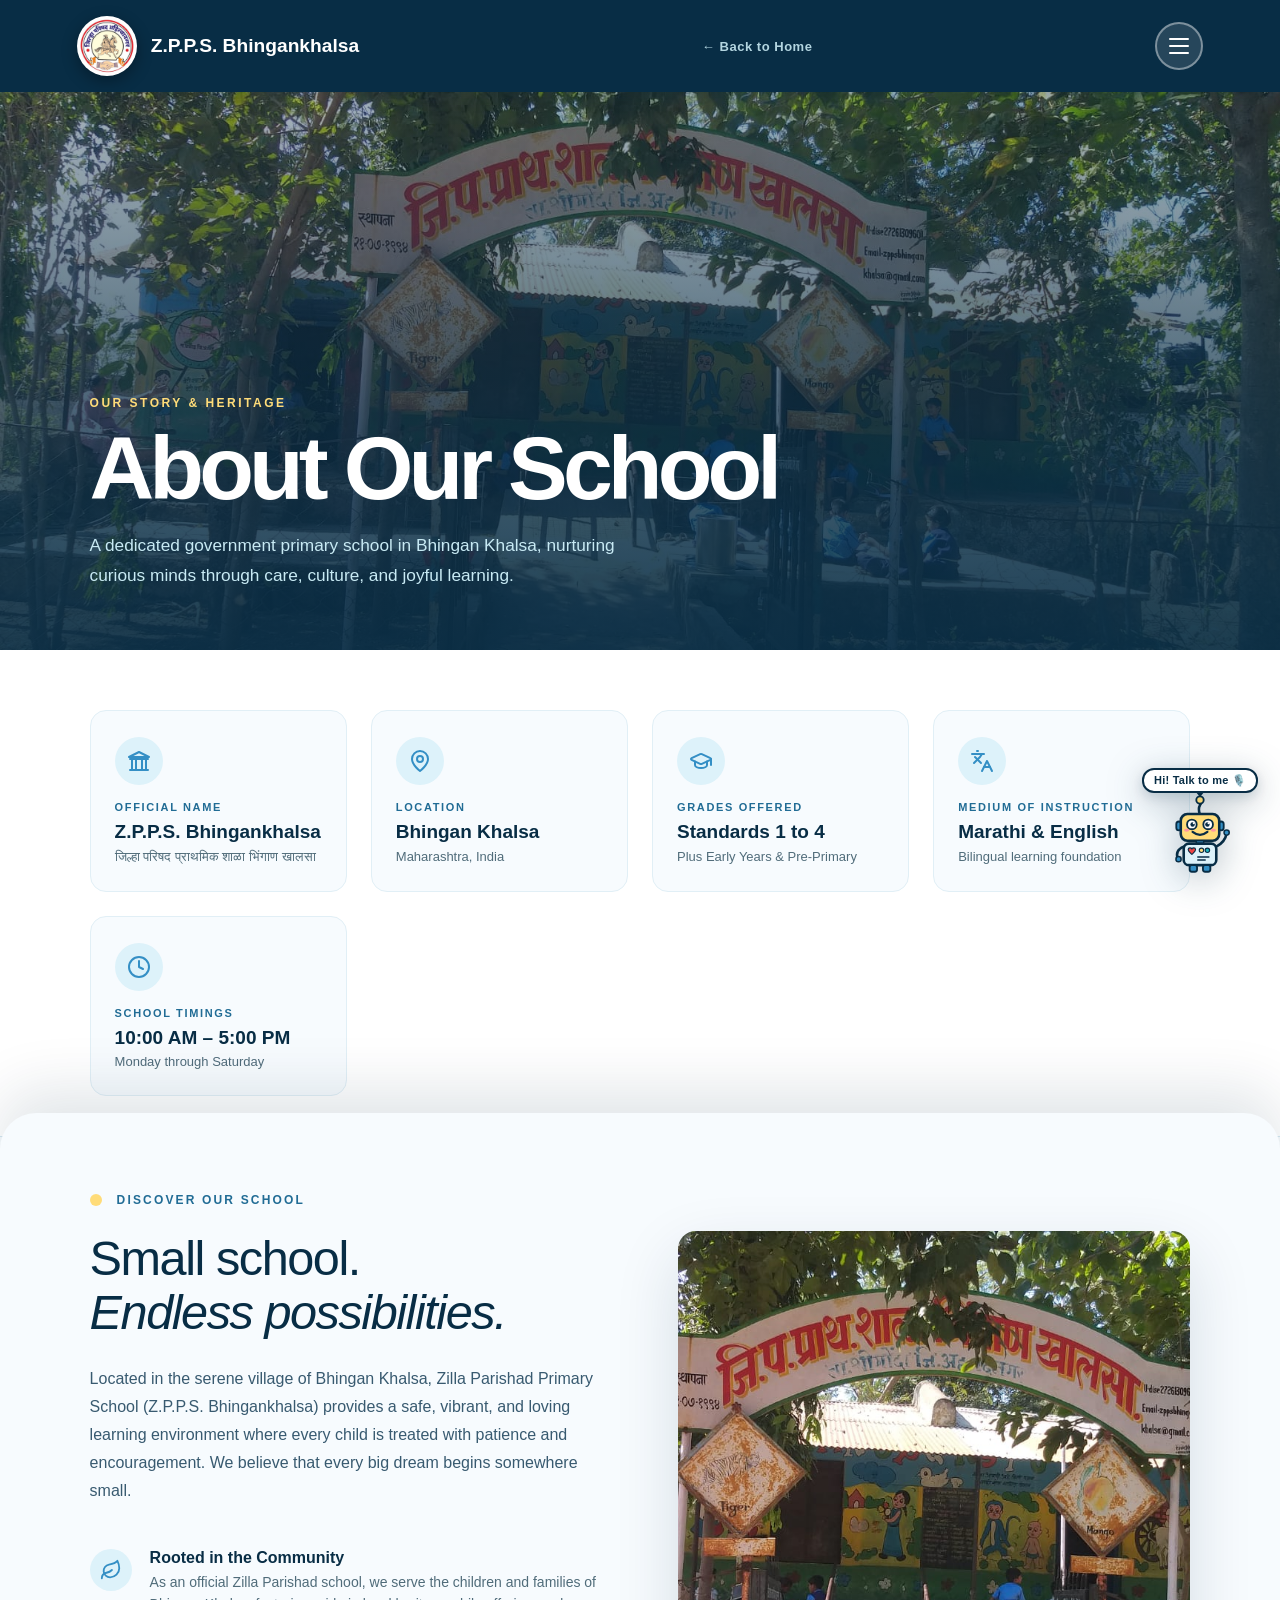
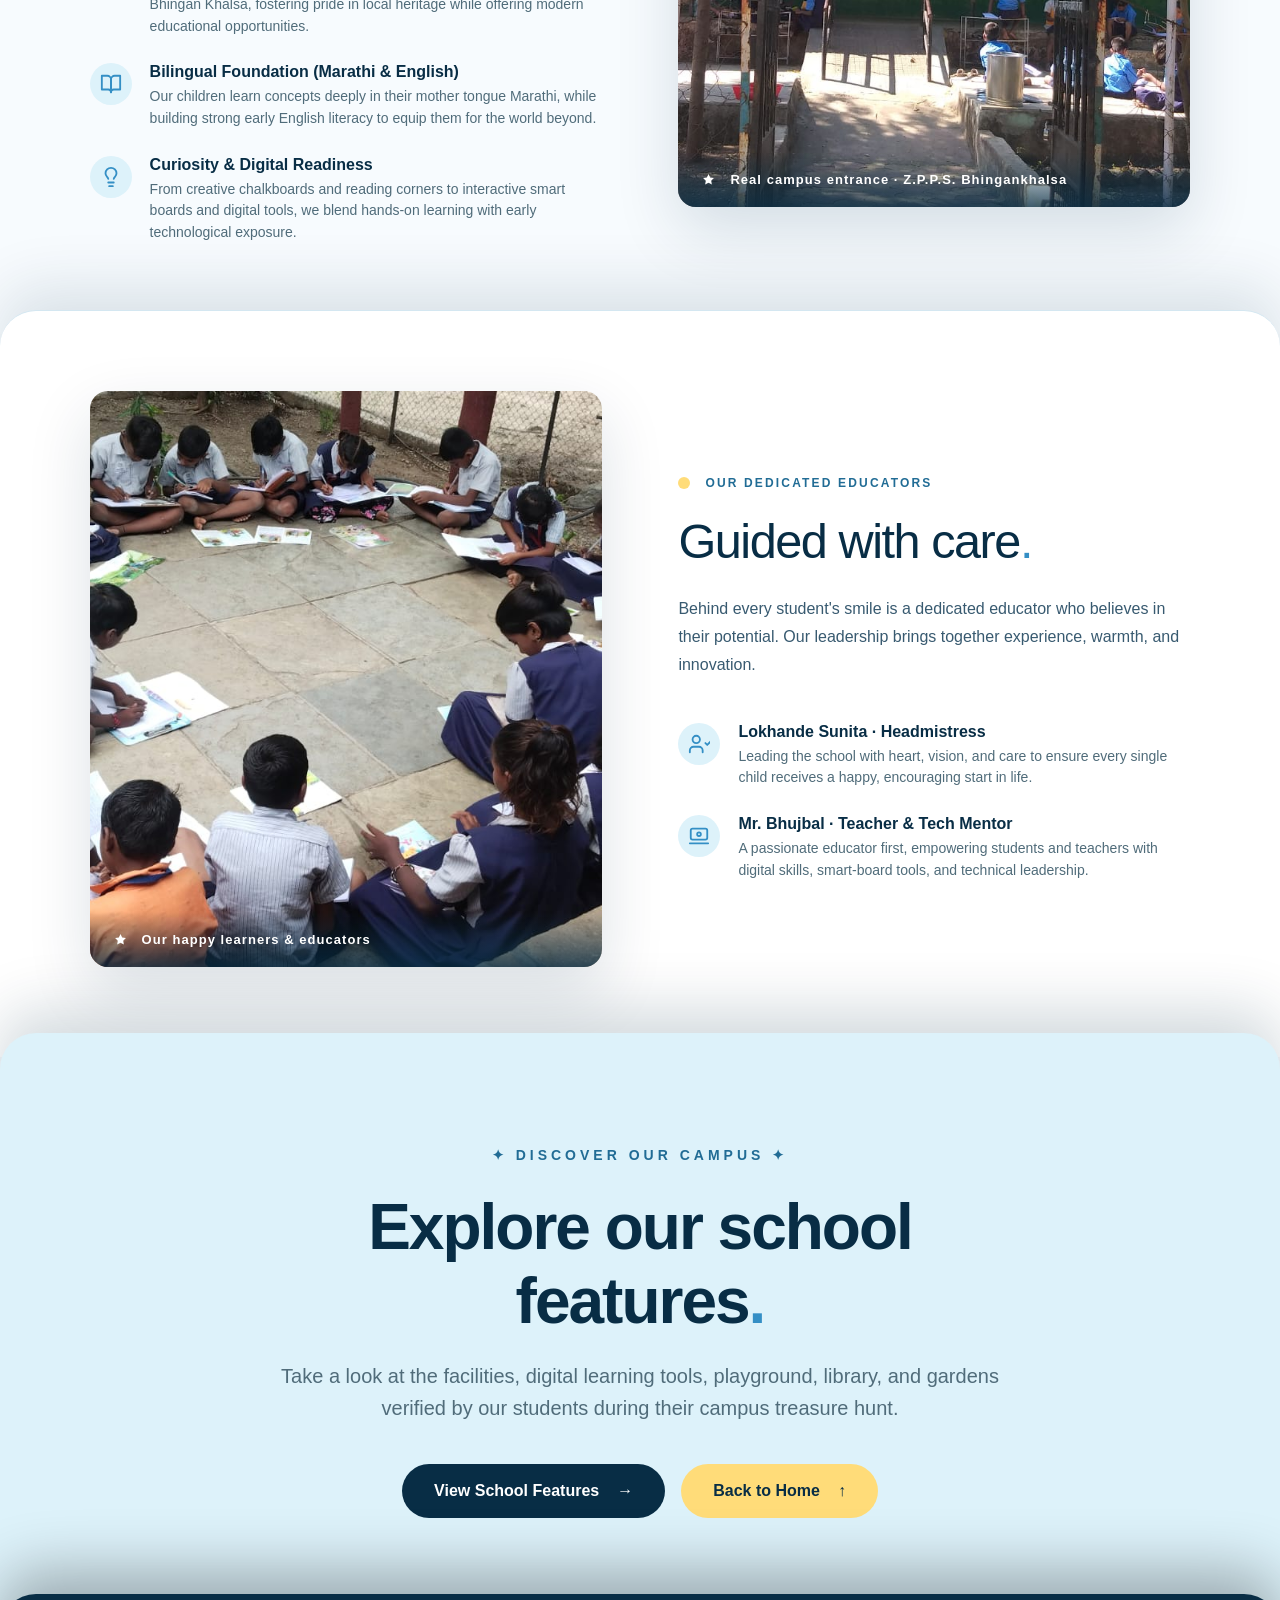
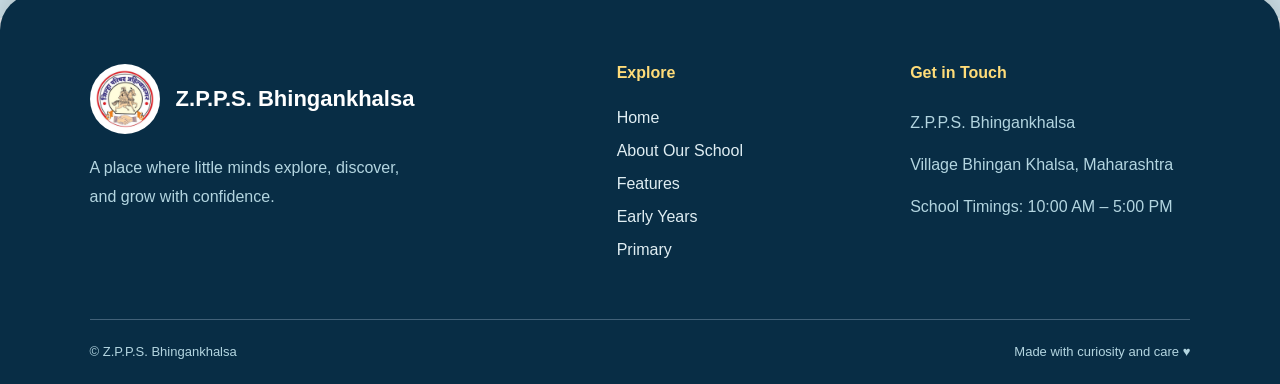
==== commit 1c5a81f4: "Fix mobile bot position, restore extra-curriculum image clarity, and update school timings to 10am-5" ====
--- a/zerpi-school/about.html
+++ b/zerpi-school/about.html
@@ -115,7 +115,7 @@
             <svg width="24" height="24" viewBox="0 0 24 24" fill="none" stroke="currentColor" stroke-width="2" stroke-linecap="round" stroke-linejoin="round" aria-hidden="true"><circle cx="12" cy="12" r="10"/><polyline points="12 6 12 12 16 14"/></svg>
           </div>
           <div class="fact-label">School Timings</div>
-          <p class="fact-value">10:00 AM – 4:00 PM</p>
+          <p class="fact-value">10:00 AM – 5:00 PM</p>
           <p class="fact-sub">Monday through Saturday</p>
         </div>
 
@@ -318,7 +318,7 @@
         <h4>Get in Touch</h4>
         <p>Z.P.P.S. Bhingankhalsa</p>
         <p>Village Bhingan Khalsa, Maharashtra</p>
-        <p>School Timings: 10:00 AM – 4:00 PM</p>
+        <p>School Timings: 10:00 AM – 5:00 PM</p>
       </div>
 
     </div>
--- a/zerpi-school/styles.css
+++ b/zerpi-school/styles.css
@@ -23,6 +23,8 @@
 
 html {
   scroll-behavior: smooth;
+  overflow-x: hidden;
+  width: 100%;
 }
 
 body {
@@ -30,13 +32,16 @@
   font-family: Arial, Helvetica, sans-serif;
   background: var(--school-light);
   color: var(--school-navy);
-  overflow-x: clip;
-}
-
-@supports not (overflow-x: clip) {
-  body {
-    overflow-x: hidden;
-  }
+  overflow-x: hidden !important;
+  width: 100%;
+  max-width: 100vw;
+  position: relative;
+}
+
+main {
+  overflow-x: hidden;
+  width: 100%;
+  max-width: 100vw;
 }
 
 button,
@@ -2136,6 +2141,7 @@
   border-radius: 36px 36px 0 0;
   box-shadow: 0 -22px 60px rgba(8, 45, 69, 0.16);
   margin-top: -24px;
+  overflow: hidden;
 }
 
 .school-intro .intro-photo-wrap {
--- a/zerpi-school/page-styles.css
+++ b/zerpi-school/page-styles.css
@@ -966,3 +966,14 @@
   }
 }
 
+.activity-card,
+.extra-grid {
+  opacity: 1 !important;
+}
+
+.activity-card-media img {
+  opacity: 1 !important;
+  filter: contrast(1.12) brightness(0.96) saturate(1.18);
+}
+
+
--- a/zerpi-school/voice-bot.css
+++ b/zerpi-school/voice-bot.css
@@ -24,8 +24,8 @@
    ========================================================================== */
 .child-robot-launcher {
   position: fixed;
-  bottom: 18px;
-  right: 18px;
+  bottom: 22px;
+  right: 22px;
   z-index: 99999;
   cursor: pointer;
   outline: none;
@@ -552,21 +552,21 @@
   transform: scale(1.06);
 }
 
-/* Responsive adjustment for small screens */
-@media (max-width: 480px) {
+/* Responsive adjustment for small screens (positioned nicely above Netlify floating badges & toolbars) */
+@media (max-width: 768px) {
   .child-robot-launcher {
-    bottom: 12px;
-    right: 12px;
+    bottom: 78px;
+    right: 18px;
   }
   .child-robot-svg-wrap {
     width: 66px;
     height: 74px;
   }
   .school-bot-window {
-    bottom: 70px;
-    right: 10px;
-    width: calc(100vw - 20px);
-    height: calc(100vh - 90px);
+    bottom: 80px;
+    right: 12px;
+    width: min(348px, calc(100vw - 24px));
+    height: min(480px, calc(100dvh - 100px));
     border-radius: 18px;
   }
 }
